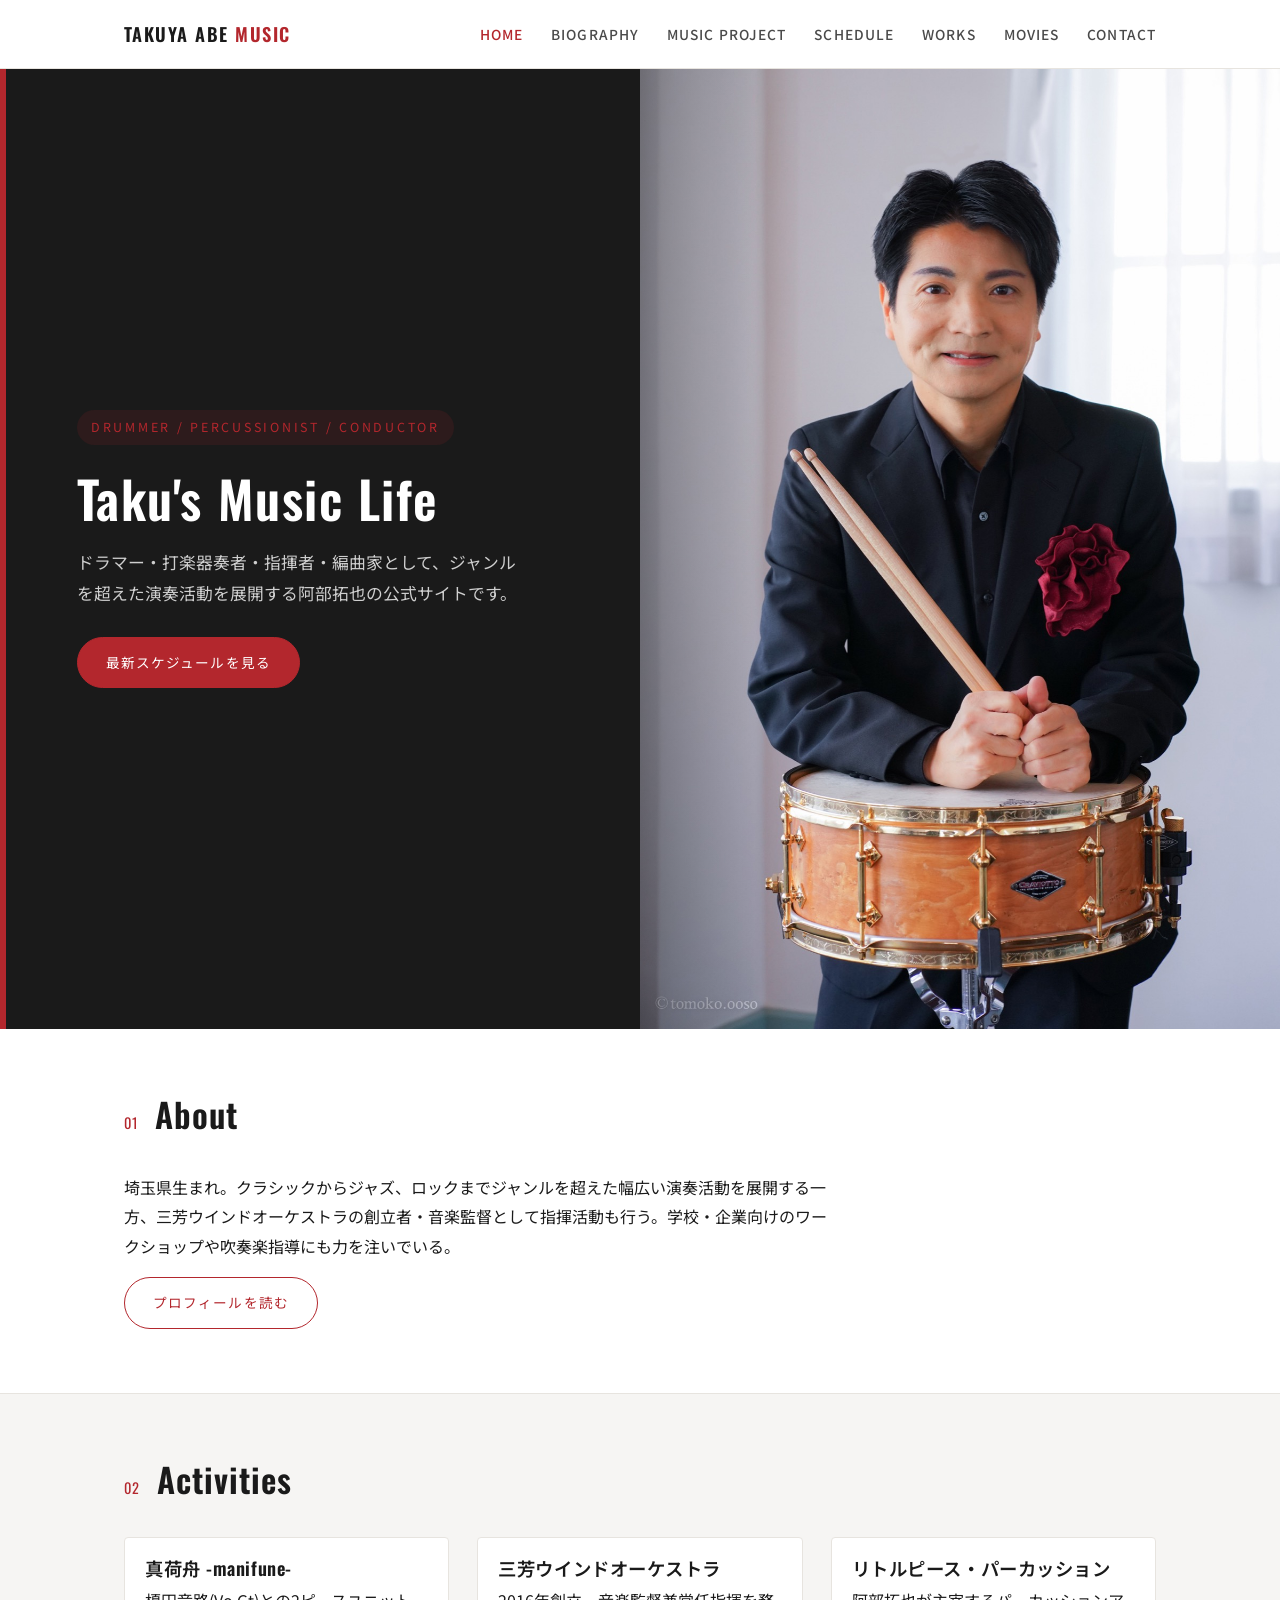
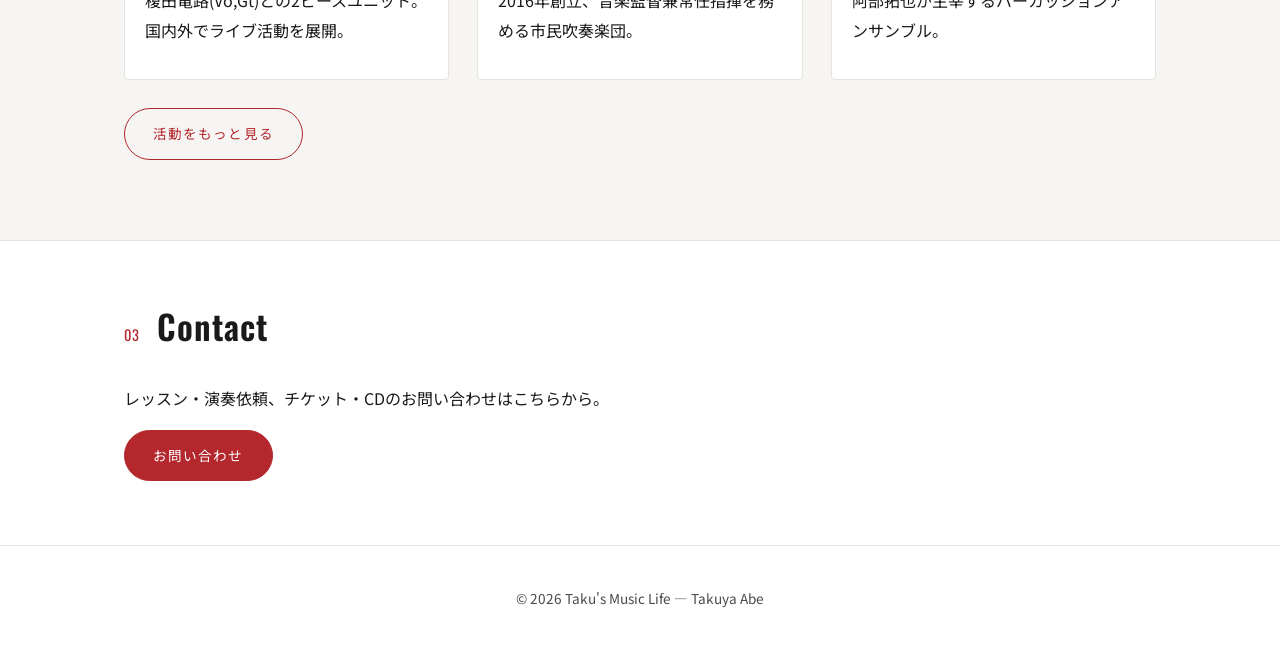
==== index.html @ c45ee790 "Update nav label from MUSIC to MUSIC PROJECT Co-Authored-By: Claude Sonnet 5 <noreply@anthropic.com>" ====
<!DOCTYPE html>
<html lang="ja">
<head>
<meta charset="UTF-8">
<meta name="viewport" content="width=device-width, initial-scale=1.0">
<title>Taku's Music Life | 阿部拓也 Official Website</title>
<meta name="description" content="ドラマー・打楽器奏者・指揮者 阿部拓也の公式サイト。スケジュール、活動情報、お問い合わせはこちら。">
<link rel="preconnect" href="https://fonts.googleapis.com">
<link rel="preconnect" href="https://fonts.gstatic.com" crossorigin>
<link href="https://fonts.googleapis.com/css2?family=Noto+Sans+JP:wght@400;500;600;700&family=Oswald:wght@500;600&display=swap" rel="stylesheet">
<link rel="stylesheet" href="styles.css">
</head>
<body>

<header class="site-header">
  <div class="container">
    <a href="index.html" class="brand">TAKUYA ABE <span>MUSIC</span></a>
    <button class="nav-toggle" aria-label="メニュー"><span></span></button>
    <nav class="main-nav">
      <ul>
        <li><a href="index.html" class="active">HOME</a></li>
        <li><a href="biography.html">BIOGRAPHY</a></li>
        <li><a href="music.html">MUSIC PROJECT</a></li>
        <li><a href="schedule.html">SCHEDULE</a></li>
        <li><a href="works.html">WORKS</a></li>
        <li><a href="movies.html">MOVIES</a></li>
        <li><a href="contact.html">CONTACT</a></li>
      </ul>
    </nav>
  </div>
</header>

<div class="hero-split">
  <div class="hero-text">
    <div class="hero-text-inner">
      <span class="eyebrow">Drummer / Percussionist / Conductor</span>
      <h1>Taku's Music Life</h1>
      <p class="lead">ドラマー・打楽器奏者・指揮者・編曲家として、ジャンルを超えた演奏活動を展開する阿部拓也の公式サイトです。</p>
      <a href="schedule.html" class="btn solid">最新スケジュールを見る</a>
    </div>
  </div>
  <div class="hero-photo">
    <img src="images/hero-portrait.jpg" alt="阿部拓也">
  </div>
</div>

<section>
  <div class="container">
    <div class="section-title">
      <span class="num">01</span>
      <h2>About</h2>
    </div>
    <p style="max-width:44em;">埼玉県生まれ。クラシックからジャズ、ロックまでジャンルを超えた幅広い演奏活動を展開する一方、三芳ウインドオーケストラの創立者・音楽監督として指揮活動も行う。学校・企業向けのワークショップや吹奏楽指導にも力を注いでいる。</p>
    <a href="biography.html" class="btn">プロフィールを読む</a>
  </div>
</section>

<section class="alt">
  <div class="container">
    <div class="section-title">
      <span class="num">02</span>
      <h2>Activities</h2>
    </div>
    <div class="grid grid-3">
      <div class="card">
        <div class="card-body">
          <h3>真荷舟 -manifune-</h3>
          <p>榎田竜路(Vo,Gt)との2ピースユニット。国内外でライブ活動を展開。</p>
        </div>
      </div>
      <div class="card">
        <div class="card-body">
          <h3>三芳ウインドオーケストラ</h3>
          <p>2016年創立、音楽監督兼常任指揮を務める市民吹奏楽団。</p>
        </div>
      </div>
      <div class="card">
        <div class="card-body">
          <h3>リトルピース・パーカッション</h3>
          <p>阿部拓也が主宰するパーカッションアンサンブル。</p>
        </div>
      </div>
    </div>
    <p style="margin-top:28px;"><a href="music.html" class="btn">活動をもっと見る</a></p>
  </div>
</section>

<section>
  <div class="container">
    <div class="section-title">
      <span class="num">03</span>
      <h2>Contact</h2>
    </div>
    <p>レッスン・演奏依頼、チケット・CDのお問い合わせはこちらから。</p>
    <a href="contact.html" class="btn solid">お問い合わせ</a>
  </div>
</section>

<footer class="site-footer">
  <div class="container">
    <p>&copy; 2026 Taku's Music Life — Takuya Abe</p>
  </div>
</footer>

<script src="script.js"></script>
</body>
</html>
---- styles.css ----
/* ===== Taku's Music Life — shared styles ===== */

:root {
  --accent: #b3272d;
  --accent-dark: #8a1f24;
  --ink: #1a1a1a;
  --ink-soft: #4a4a4a;
  --paper: #ffffff;
  --paper-soft: #f6f5f3;
  --line: #e7e4df;
  --max-width: 1080px;
  --radius: 4px;
  --shadow: 0 10px 30px rgba(0, 0, 0, 0.08);
}

* {
  box-sizing: border-box;
}

html {
  scroll-behavior: smooth;
}

body {
  margin: 0;
  background: var(--paper);
  color: var(--ink);
  font-family: "Noto Sans JP", "Hiragino Sans", "Yu Gothic", sans-serif;
  line-height: 1.85;
  -webkit-font-smoothing: antialiased;
}

img {
  max-width: 100%;
  display: block;
}

a {
  color: var(--accent);
  text-decoration: none;
}

a:hover {
  text-decoration: underline;
}

h1, h2, h3 {
  font-family: "Oswald", "Noto Sans JP", sans-serif;
  font-weight: 600;
  letter-spacing: 0.03em;
  line-height: 1.3;
  margin: 0 0 0.6em;
}

h1 { font-size: clamp(2rem, 5vw, 3.2rem); }
h2 { font-size: clamp(1.5rem, 3.4vw, 2.1rem); }
h3 { font-size: 1.15rem; }

p { margin: 0 0 1em; }

.container {
  max-width: var(--max-width);
  margin: 0 auto;
  padding: 0 24px;
}

/* ---------- Header / Nav ---------- */

.site-header {
  position: sticky;
  top: 0;
  z-index: 50;
  background: rgba(255, 255, 255, 0.94);
  backdrop-filter: blur(6px);
  border-bottom: 1px solid var(--line);
}

.site-header .container {
  display: flex;
  align-items: center;
  justify-content: space-between;
  height: 68px;
}

.brand {
  font-family: "Oswald", sans-serif;
  font-size: 1.15rem;
  letter-spacing: 0.08em;
  color: var(--ink);
  font-weight: 600;
}

.brand span {
  color: var(--accent);
}

.nav-toggle {
  display: none;
  background: none;
  border: none;
  cursor: pointer;
  padding: 8px;
}

.nav-toggle span,
.nav-toggle::before,
.nav-toggle::after {
  content: "";
  display: block;
  width: 24px;
  height: 2px;
  background: var(--ink);
  margin: 5px 0;
  transition: transform 0.2s ease, opacity 0.2s ease;
}

nav.main-nav ul {
  display: flex;
  gap: 28px;
  list-style: none;
  margin: 0;
  padding: 0;
}

nav.main-nav a {
  color: var(--ink-soft);
  font-size: 0.86rem;
  letter-spacing: 0.08em;
  font-weight: 500;
  text-decoration: none;
  text-transform: uppercase;
}

nav.main-nav a:hover,
nav.main-nav a.active {
  color: var(--accent);
}

@media (max-width: 760px) {
  .nav-toggle { display: block; }
  nav.main-nav {
    position: fixed;
    inset: 68px 0 auto 0;
    background: var(--paper);
    border-bottom: 1px solid var(--line);
    transform: translateY(-8px);
    opacity: 0;
    pointer-events: none;
    transition: opacity 0.2s ease, transform 0.2s ease;
  }
  nav.main-nav.open {
    opacity: 1;
    transform: translateY(0);
    pointer-events: auto;
  }
  nav.main-nav ul {
    flex-direction: column;
    gap: 0;
    padding: 8px 24px 20px;
  }
  nav.main-nav a {
    display: block;
    padding: 12px 0;
    border-bottom: 1px solid var(--line);
  }
}

/* ---------- Hero ---------- */

.hero-split {
  display: flex;
  min-height: 80vh;
  background: var(--ink);
  overflow: hidden;
}

.hero-text {
  flex: 1 1 50%;
  display: flex;
  align-items: center;
  padding: 64px 6vw;
  position: relative;
}

.hero-text::before {
  content: "";
  position: absolute;
  left: 0;
  top: 0;
  bottom: 0;
  width: 6px;
  background: var(--accent);
}

.hero-text-inner {
  max-width: 440px;
}

.hero-text .eyebrow {
  display: inline-block;
  font-size: 0.78rem;
  letter-spacing: 0.22em;
  text-transform: uppercase;
  color: var(--accent);
  background: rgba(179, 39, 45, 0.12);
  padding: 6px 14px;
  border-radius: 999px;
  margin-bottom: 20px;
}

.hero-text h1 {
  color: #fff;
  margin-bottom: 16px;
}

.hero-text p.lead {
  color: #cfcfcf;
  font-size: 1.05rem;
  margin-bottom: 28px;
}

.hero-photo {
  flex: 1 1 50%;
  position: relative;
  overflow: hidden;
}

.hero-photo::after {
  content: "";
  position: absolute;
  inset: 0;
  background: linear-gradient(90deg, rgba(17,17,17,0.35) 0%, rgba(17,17,17,0) 18%);
}

.hero-photo img {
  width: 100%;
  height: 100%;
  object-fit: cover;
  object-position: top center;
  display: block;
}

@media (max-width: 860px) {
  .hero-split {
    flex-direction: column;
    min-height: auto;
  }
  .hero-photo {
    height: 52vh;
    order: -1;
  }
  .hero-text {
    padding: 40px 24px;
  }
  .hero-text::before {
    width: 100%;
    height: 6px;
    bottom: auto;
  }
}

.page-hero {
  padding: 64px 0 36px;
  border-bottom: 1px solid var(--line);
  background: var(--paper-soft);
}

.page-hero .eyebrow {
  display: inline-block;
  font-size: 0.78rem;
  letter-spacing: 0.22em;
  text-transform: uppercase;
  color: var(--accent);
  margin-bottom: 10px;
}

.page-hero p.lead {
  color: var(--ink-soft);
  max-width: 46em;
}

/* ---------- Sections ---------- */

section {
  padding: 64px 0;
}

section.alt {
  background: var(--paper-soft);
}

section + section {
  border-top: 1px solid var(--line);
}

.section-title {
  display: flex;
  align-items: baseline;
  gap: 16px;
  margin-bottom: 36px;
}

.section-title h2 { margin: 0; }

.section-title .num {
  font-family: "Oswald", sans-serif;
  color: var(--accent);
  font-size: 0.9rem;
  letter-spacing: 0.1em;
}

/* ---------- Cards / grids ---------- */

.grid {
  display: grid;
  gap: 28px;
}

.grid-2 { grid-template-columns: repeat(2, 1fr); }
.grid-3 { grid-template-columns: repeat(3, 1fr); }
.grid-4 { grid-template-columns: repeat(4, 1fr); }

@media (max-width: 760px) {
  .grid-2, .grid-3, .grid-4 { grid-template-columns: 1fr; }
}

.card {
  background: var(--paper);
  border: 1px solid var(--line);
  border-radius: var(--radius);
  overflow: hidden;
}

.card img { width: 100%; height: auto; }

.card .card-body { padding: 18px 20px; }

.card .card-body h3 { margin-bottom: 6px; }

.card .card-body .meta {
  font-size: 0.85rem;
  color: var(--accent);
  font-weight: 600;
  margin-bottom: 4px;
}

/* ---------- Buttons ---------- */

.btn {
  display: inline-block;
  padding: 12px 28px;
  border: 1px solid var(--accent);
  color: var(--accent);
  border-radius: 999px;
  font-size: 0.85rem;
  letter-spacing: 0.08em;
  text-transform: uppercase;
  text-decoration: none;
  transition: background 0.15s ease, color 0.15s ease;
}

.btn:hover {
  background: var(--accent);
  color: #fff;
  text-decoration: none;
}

.btn.solid {
  background: var(--accent);
  color: #fff;
}

.btn.solid:hover {
  background: var(--accent-dark);
  border-color: var(--accent-dark);
}

/* ---------- Schedule list ---------- */

.event {
  display: grid;
  grid-template-columns: 200px 1fr;
  gap: 28px;
  padding: 28px 0;
  border-bottom: 1px solid var(--line);
}

.event:first-child { padding-top: 0; }

.event .date {
  font-family: "Oswald", sans-serif;
  color: var(--accent);
  font-size: 1.1rem;
  line-height: 1.4;
}

.event .date .weekday {
  display: block;
  font-size: 0.8rem;
  color: var(--ink-soft);
  letter-spacing: 0.08em;
  font-family: "Noto Sans JP", sans-serif;
}

.event h3 { margin-bottom: 8px; }

.event .details {
  color: var(--ink-soft);
  font-size: 0.94rem;
}

.event .details div { margin-bottom: 3px; }

.event .flyer {
  margin-top: 14px;
  max-width: 260px;
  border-radius: var(--radius);
  border: 1px solid var(--line);
}

@media (max-width: 620px) {
  .event {
    grid-template-columns: 1fr;
    gap: 8px;
  }
}

/* ---------- Archive list (dense) ---------- */

.archive-year {
  margin-top: 46px;
}

.archive-year:first-child { margin-top: 0; }

.archive-year h2 {
  color: var(--accent);
  border-bottom: 2px solid var(--accent);
  display: inline-block;
  padding-bottom: 4px;
  margin-bottom: 20px;
}

.archive-item {
  padding: 10px 0;
  border-bottom: 1px dashed var(--line);
  font-size: 0.94rem;
  color: var(--ink-soft);
}

.archive-item .d {
  color: var(--ink);
  font-weight: 600;
  margin-right: 10px;
}

/* ---------- Bio ---------- */

.bio-layout {
  display: grid;
  grid-template-columns: 320px 1fr;
  gap: 48px;
  align-items: start;
}

.bio-layout img {
  border-radius: var(--radius);
  box-shadow: var(--shadow);
}

.bio-titles {
  color: var(--ink);
  font-weight: 600;
  letter-spacing: 0.04em;
  margin-bottom: 22px;
}

@media (max-width: 820px) {
  .bio-layout { grid-template-columns: 1fr; }
}

.bio-block h3 {
  color: var(--accent);
  margin-top: 40px;
}

.bio-block h3:first-child { margin-top: 0; }

.judge-list {
  list-style: none;
  margin: 0;
  padding: 0;
}

.judge-list li {
  padding: 10px 0;
  border-bottom: 1px dashed var(--line);
  font-size: 0.94rem;
  color: var(--ink-soft);
}

.judge-list li:last-child {
  border-bottom: none;
}

.judge-list .yr {
  display: inline-block;
  min-width: 6.5em;
  color: var(--accent);
  font-weight: 600;
  margin-right: 6px;
}

/* ---------- Gallery ---------- */

.gallery-grid {
  display: grid;
  grid-template-columns: repeat(3, 1fr);
  gap: 14px;
}

.gallery-grid img {
  width: 100%;
  height: 260px;
  object-fit: cover;
  border-radius: var(--radius);
}

@media (max-width: 760px) {
  .gallery-grid { grid-template-columns: repeat(2, 1fr); }
  .gallery-grid img { height: 180px; }
}

/* ---------- Movies ---------- */

.video-frame {
  position: relative;
  padding-top: 56.25%;
  border-radius: var(--radius);
  overflow: hidden;
  background: #000;
}

.video-frame iframe {
  position: absolute;
  inset: 0;
  width: 100%;
  height: 100%;
  border: 0;
}

/* ---------- Contact ---------- */

.contact-embed {
  border: 1px solid var(--line);
  border-radius: var(--radius);
  overflow: hidden;
  max-width: 640px;
}

.contact-embed iframe {
  width: 100%;
  height: 900px;
  border: 0;
  display: block;
}

.contact-email {
  margin-top: 32px;
  font-size: 1.1rem;
}

/* ---------- Footer ---------- */

footer.site-footer {
  padding: 40px 0;
  text-align: center;
  color: var(--ink-soft);
  font-size: 0.85rem;
  border-top: 1px solid var(--line);
}

footer.site-footer a { color: var(--ink-soft); }

.archive-item .archive-flyer {
  display: block;
  margin-top: 10px;
  max-width: 220px;
  border-radius: var(--radius);
  border: 1px solid var(--line);
}

.bio-block .project-photo {
  display: block;
  width: 100%;
  max-width: 480px;
  margin: 16px 0;
  border-radius: var(--radius);
  box-shadow: var(--shadow);
}
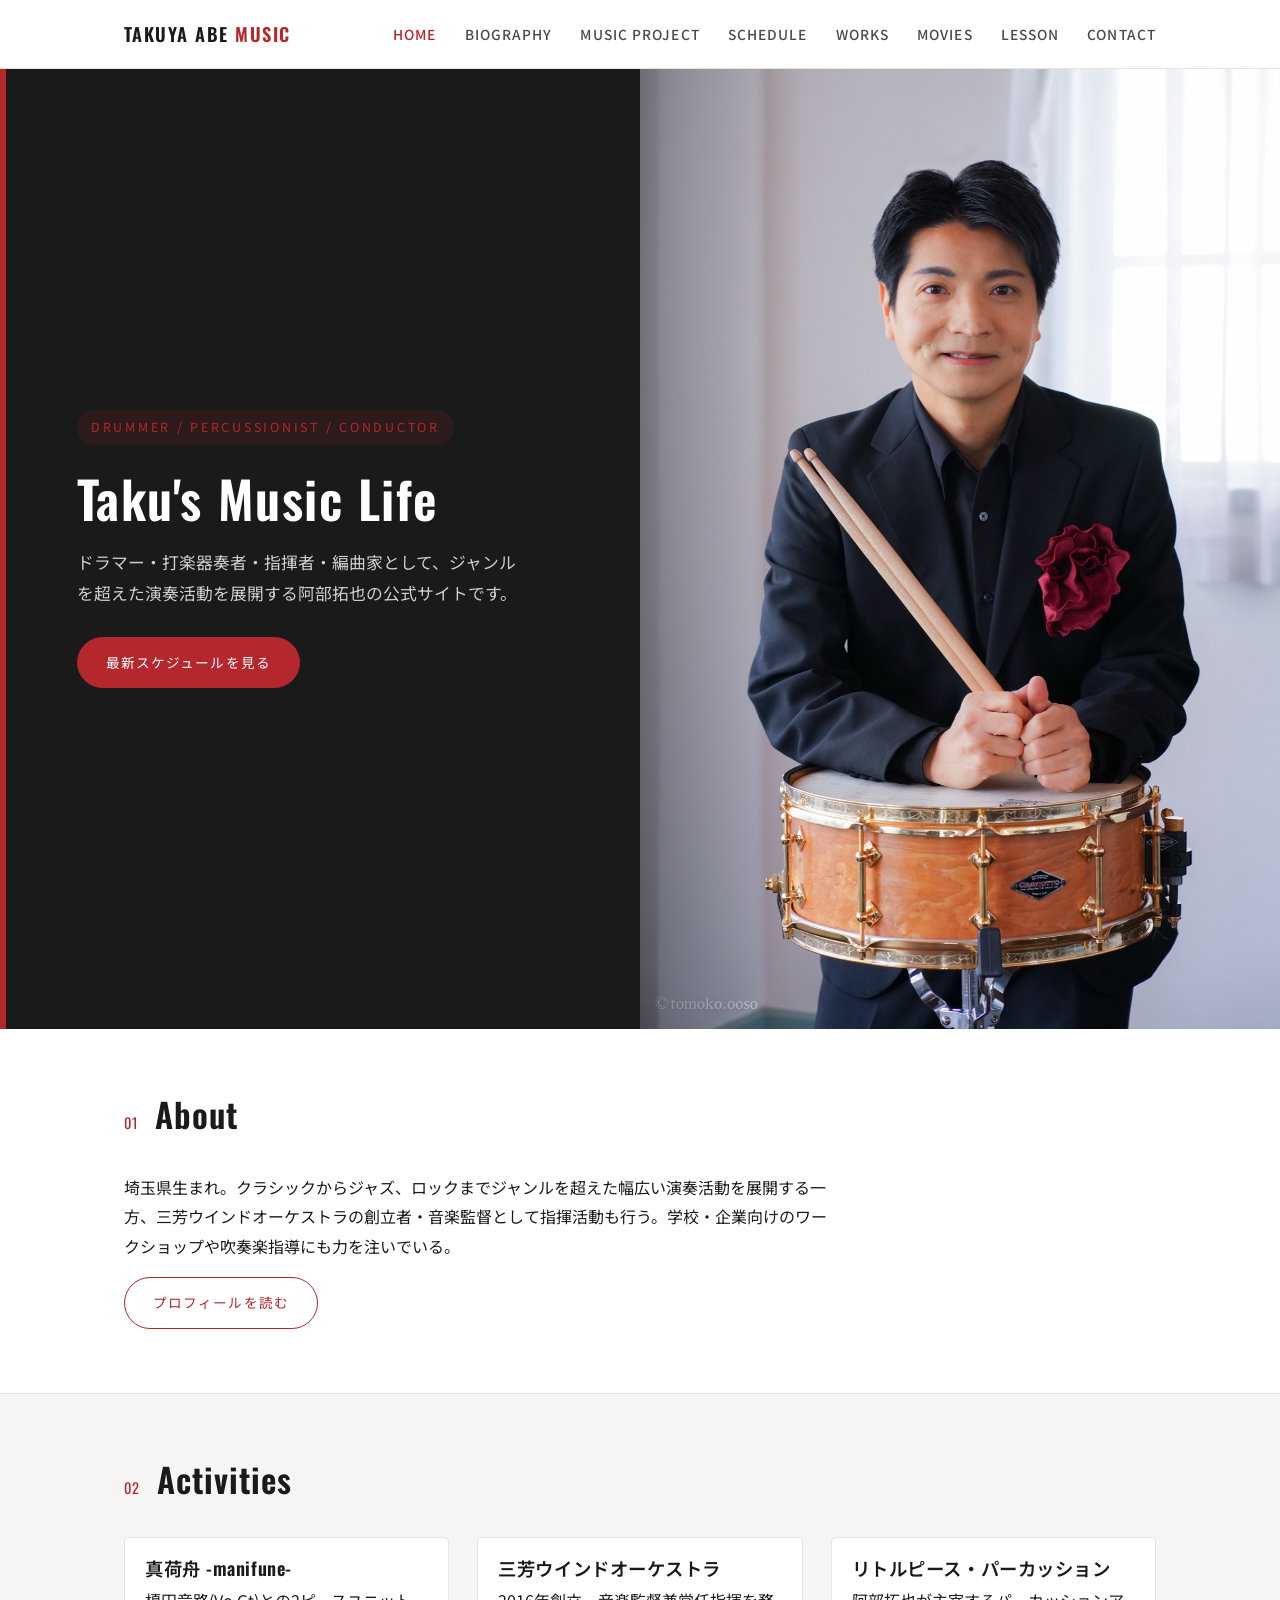
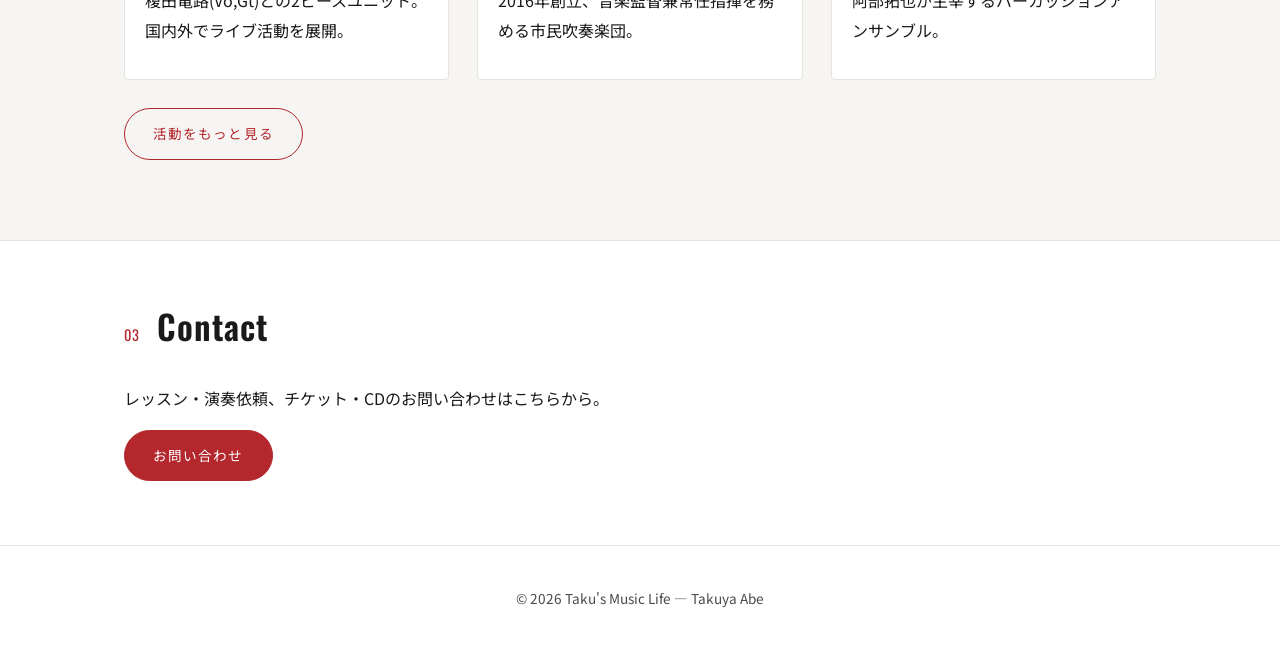
==== commit 76cc941c: "Add lesson page with pricing card and nav link Co-Authored-By: Claude Sonnet 5 <noreply@anthropic.co" ====
--- a/index.html
+++ b/index.html
@@ -24,6 +24,7 @@
         <li><a href="schedule.html">SCHEDULE</a></li>
         <li><a href="works.html">WORKS</a></li>
         <li><a href="movies.html">MOVIES</a></li>
+        <li><a href="lesson.html">LESSON</a></li>
         <li><a href="contact.html">CONTACT</a></li>
       </ul>
     </nav>
--- a/styles.css
+++ b/styles.css
@@ -598,3 +598,54 @@
   border-radius: var(--radius);
   box-shadow: var(--shadow);
 }
+
+/* ---------- Pricing card ---------- */
+
+.pricing-card {
+  max-width: 380px;
+  margin-top: 32px;
+  padding: 32px 28px;
+  background: var(--paper);
+  border: 1px solid var(--line);
+  border-radius: var(--radius);
+  box-shadow: var(--shadow);
+}
+
+.pricing-amount {
+  font-family: "Oswald", sans-serif;
+  font-size: 2.6rem;
+  font-weight: 600;
+  color: var(--ink);
+  margin-bottom: 24px;
+}
+
+.pricing-amount .yen {
+  font-size: 1.3rem;
+  font-weight: 500;
+  margin-right: 4px;
+  color: var(--ink-soft);
+}
+
+.pricing-list {
+  list-style: none;
+  margin: 0 0 28px;
+  padding: 0;
+}
+
+.pricing-list li {
+  padding: 12px 0;
+  border-bottom: 1px solid var(--line);
+  font-size: 0.94rem;
+  color: var(--ink-soft);
+}
+
+.pricing-list li:last-child {
+  border-bottom: none;
+}
+
+.pricing-cta {
+  display: block;
+  width: 100%;
+  text-align: center;
+  box-sizing: border-box;
+}
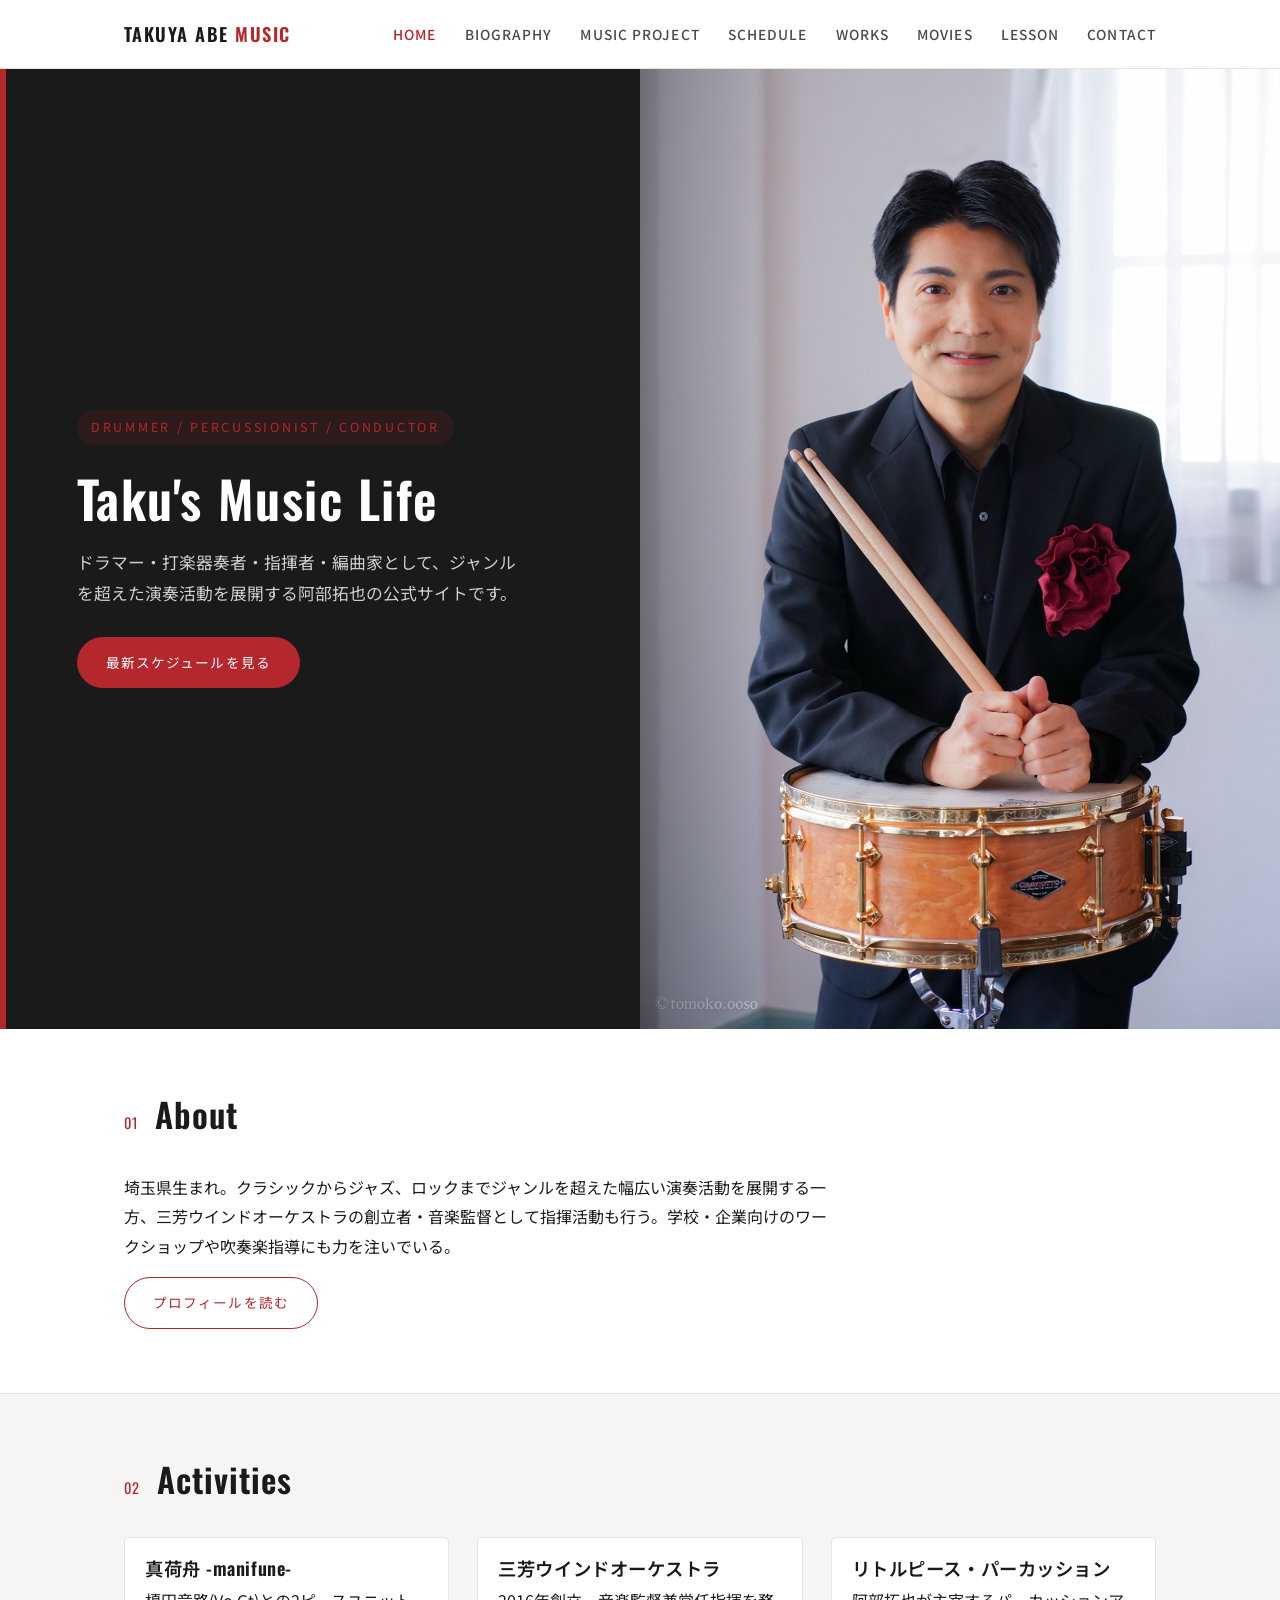
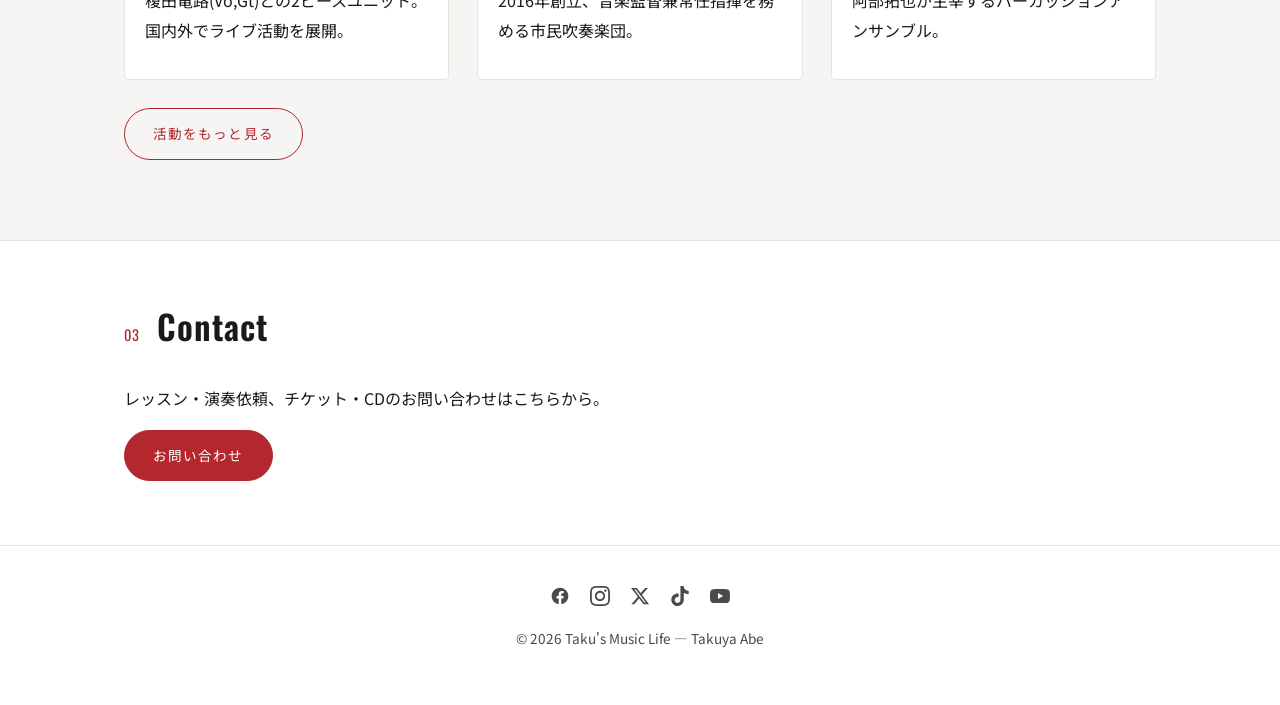
==== commit 94626591: "Add SNS icon links (Facebook, Instagram, X, TikTok, YouTube) to footer Co-Authored-By: Claude Sonnet" ====
--- a/index.html
+++ b/index.html
@@ -99,6 +99,13 @@
 
 <footer class="site-footer">
   <div class="container">
+    <div class="social-links">
+      <a href="https://www.facebook.com/takudrum" target="_blank" rel="noopener" aria-label="Facebook"><svg viewBox="0 0 24 24"><path d="M22 12c0-5.523-4.477-10-10-10S2 6.477 2 12c0 4.991 3.657 9.128 8.438 9.878v-6.987h-2.54V12h2.54V9.797c0-2.506 1.492-3.89 3.777-3.89 1.094 0 2.238.195 2.238.195v2.46h-1.26c-1.243 0-1.63.771-1.63 1.562V12h2.773l-.443 2.89h-2.33v6.988C18.343 21.128 22 16.991 22 12z"/></svg></a>
+      <a href="https://www.instagram.com/takuya_drum/" target="_blank" rel="noopener" aria-label="Instagram"><svg viewBox="0 0 24 24"><path d="M12 2.163c3.204 0 3.584.012 4.85.07 3.252.148 4.771 1.691 4.919 4.919.058 1.265.069 1.645.069 4.849 0 3.205-.012 3.584-.069 4.849-.149 3.225-1.664 4.771-4.919 4.919-1.266.058-1.644.07-4.85.07-3.204 0-3.584-.012-4.849-.07-3.26-.149-4.771-1.699-4.919-4.92-.058-1.265-.07-1.644-.07-4.849 0-3.204.013-3.583.07-4.849.149-3.227 1.664-4.771 4.919-4.919 1.266-.057 1.645-.069 4.849-.069zm0-2.163c-3.259 0-3.667.014-4.947.072-4.358.2-6.78 2.618-6.98 6.98-.059 1.281-.073 1.689-.073 4.948 0 3.259.014 3.668.072 4.948.2 4.358 2.618 6.78 6.98 6.98 1.281.058 1.689.072 4.948.072 3.259 0 3.668-.014 4.948-.072 4.354-.2 6.782-2.618 6.979-6.98.059-1.28.073-1.689.073-4.948 0-3.259-.014-3.667-.072-4.947-.196-4.354-2.617-6.78-6.979-6.98-1.281-.059-1.69-.073-4.949-.073zm0 5.838c-3.403 0-6.162 2.759-6.162 6.162s2.759 6.163 6.162 6.163 6.162-2.759 6.162-6.163c0-3.403-2.759-6.162-6.162-6.162zm0 10.162c-2.209 0-4-1.79-4-4 0-2.209 1.791-4 4-4s4 1.791 4 4c0 2.21-1.791 4-4 4zm6.406-11.845c-.796 0-1.441.645-1.441 1.44s.645 1.44 1.441 1.44c.795 0 1.439-.645 1.439-1.44s-.644-1.44-1.439-1.44z"/></svg></a>
+      <a href="https://x.com/takuabe" target="_blank" rel="noopener" aria-label="X"><svg viewBox="0 0 24 24"><path d="M18.244 2.25h3.308l-7.227 8.26 8.502 11.24H16.17l-5.214-6.817L4.99 21.75H1.68l7.73-8.835L1.254 2.25H8.08l4.713 6.231zm-1.161 17.52h1.833L7.084 4.126H5.117z"/></svg></a>
+      <a href="https://www.tiktok.com/@groovetakuya" target="_blank" rel="noopener" aria-label="TikTok"><svg viewBox="0 0 24 24"><path d="M12.53.02C13.84 0 15.14.01 16.44 0c.08 1.53.63 3.09 1.75 4.17 1.12 1.11 2.7 1.62 4.24 1.79v4.03c-1.44-.05-2.89-.35-4.2-.97-.57-.26-1.1-.59-1.62-.93-.01 2.92.01 5.84-.02 8.75-.08 1.4-.54 2.79-1.35 3.94-1.31 1.92-3.58 3.17-5.91 3.21-1.43.08-2.86-.31-4.08-1.03-2.02-1.19-3.44-3.37-3.65-5.71-.02-.5-.03-1-.01-1.49.18-1.9 1.12-3.72 2.58-4.96 1.66-1.44 3.98-2.13 6.15-1.72.02 1.48-.04 2.96-.04 4.44-.99-.32-2.15-.23-3.02.37-.63.41-1.11 1.04-1.36 1.75-.21.51-.15 1.07-.14 1.61.24 1.64 1.82 3.02 3.5 2.87 1.12-.01 2.19-.66 2.77-1.61.19-.33.4-.67.41-1.06.1-1.79.06-3.57.07-5.36.01-4.03-.01-8.05.02-12.07z"/></svg></a>
+      <a href="https://www.youtube.com/channel/UCaAoge0_k50thU6CdG_tezA" target="_blank" rel="noopener" aria-label="YouTube"><svg viewBox="0 0 24 24"><path d="M23.498 6.186a3.016 3.016 0 0 0-2.122-2.136C19.505 3.545 12 3.545 12 3.545s-7.505 0-9.377.505A3.017 3.017 0 0 0 .502 6.186C0 8.07 0 12 0 12s0 3.93.502 5.814a3.016 3.016 0 0 0 2.122 2.136c1.871.505 9.376.505 9.376.505s7.505 0 9.377-.505a3.015 3.015 0 0 0 2.122-2.136C24 15.93 24 12 24 12s0-3.93-.502-5.814zM9.545 15.568V8.432L15.818 12l-6.273 3.568z"/></svg></a>
+    </div>
     <p>&copy; 2026 Taku's Music Life — Takuya Abe</p>
   </div>
 </footer>
--- a/styles.css
+++ b/styles.css
@@ -582,6 +582,32 @@
 
 footer.site-footer a { color: var(--ink-soft); }
 
+.social-links {
+  display: flex;
+  justify-content: center;
+  gap: 20px;
+  margin-bottom: 20px;
+}
+
+.social-links a {
+  display: flex;
+  align-items: center;
+  justify-content: center;
+  color: var(--ink-soft);
+  transition: color 0.15s ease;
+}
+
+.social-links a:hover {
+  color: var(--accent);
+  text-decoration: none;
+}
+
+.social-links svg {
+  width: 20px;
+  height: 20px;
+  fill: currentColor;
+}
+
 .archive-item .archive-flyer {
   display: block;
   margin-top: 10px;
@@ -601,14 +627,29 @@
 
 /* ---------- Pricing card ---------- */
 
+.pricing-cards {
+  display: grid;
+  grid-template-columns: repeat(2, 1fr);
+  gap: 28px;
+  max-width: 800px;
+  margin-top: 32px;
+}
+
+@media (max-width: 620px) {
+  .pricing-cards { grid-template-columns: 1fr; }
+}
+
 .pricing-card {
-  max-width: 380px;
-  margin-top: 32px;
   padding: 32px 28px;
   background: var(--paper);
   border: 1px solid var(--line);
   border-radius: var(--radius);
   box-shadow: var(--shadow);
+}
+
+.pricing-name {
+  color: var(--accent);
+  margin-bottom: 4px;
 }
 
 .pricing-amount {
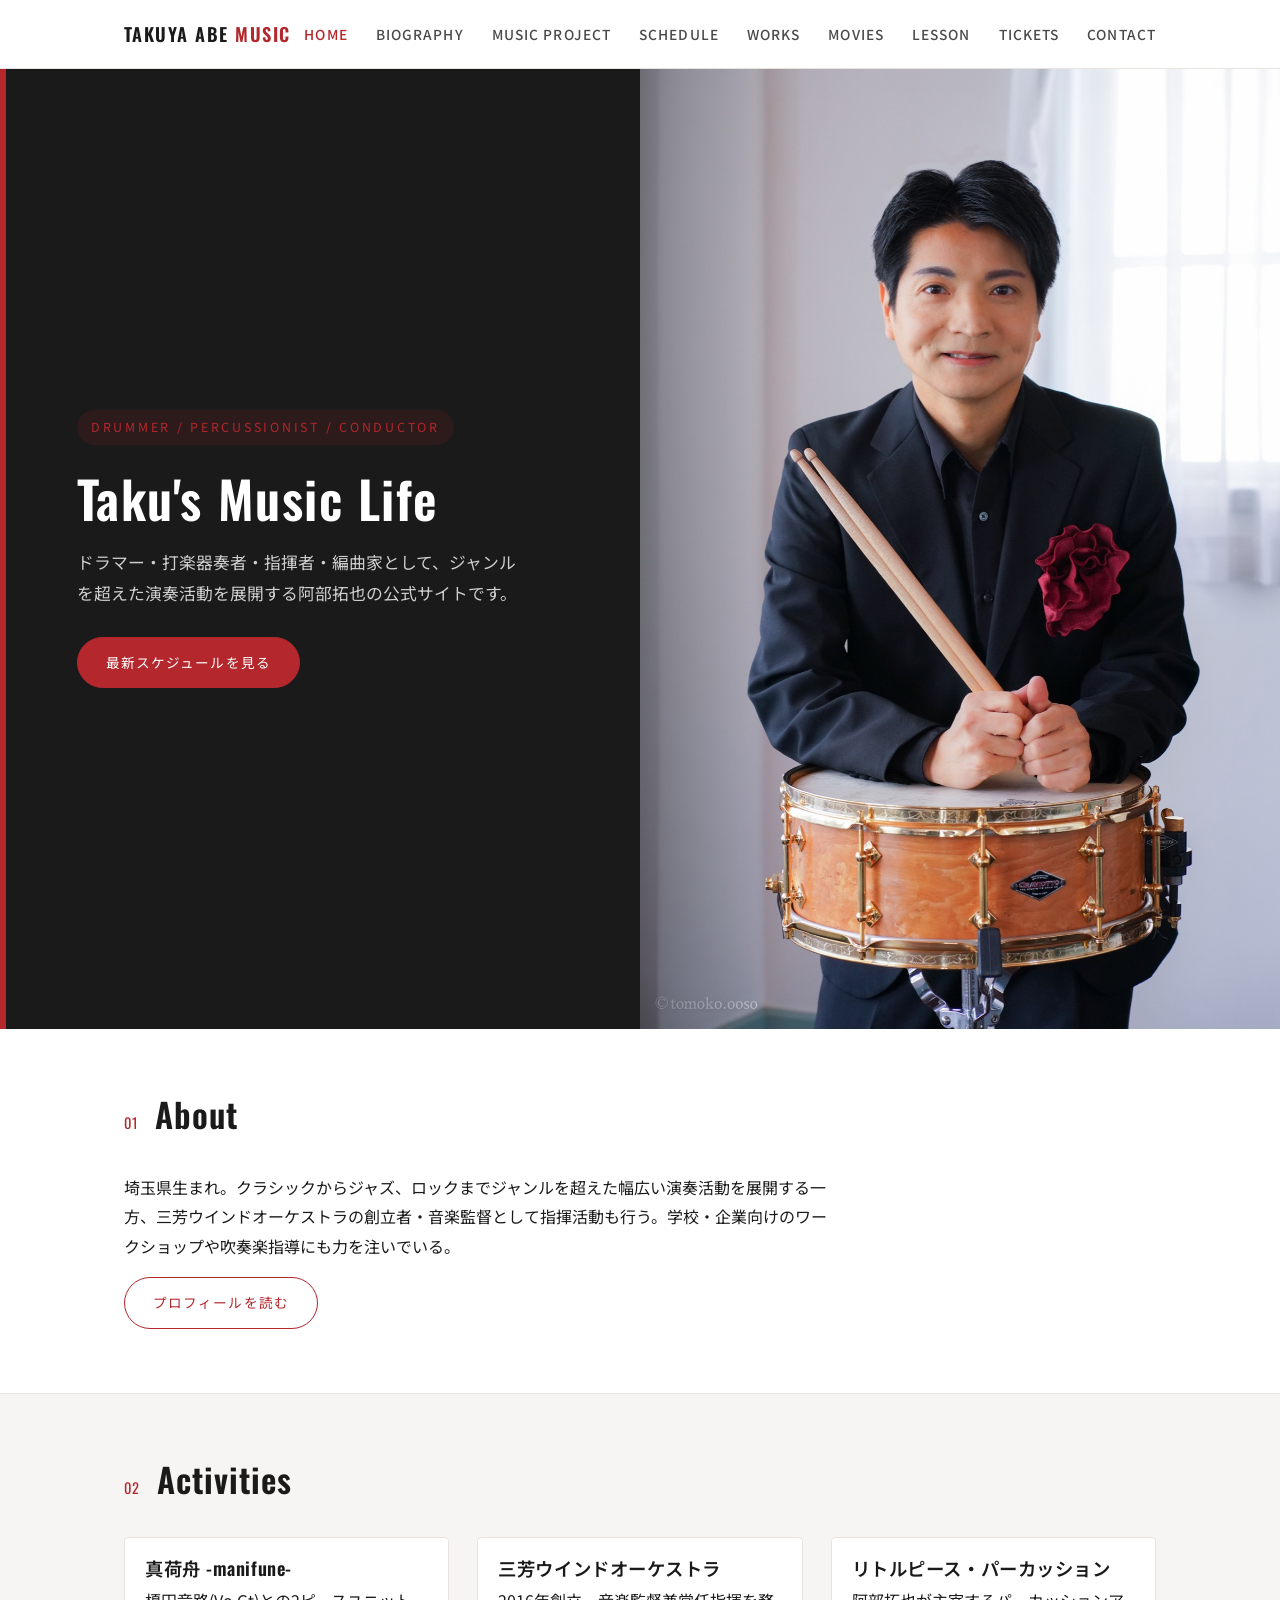
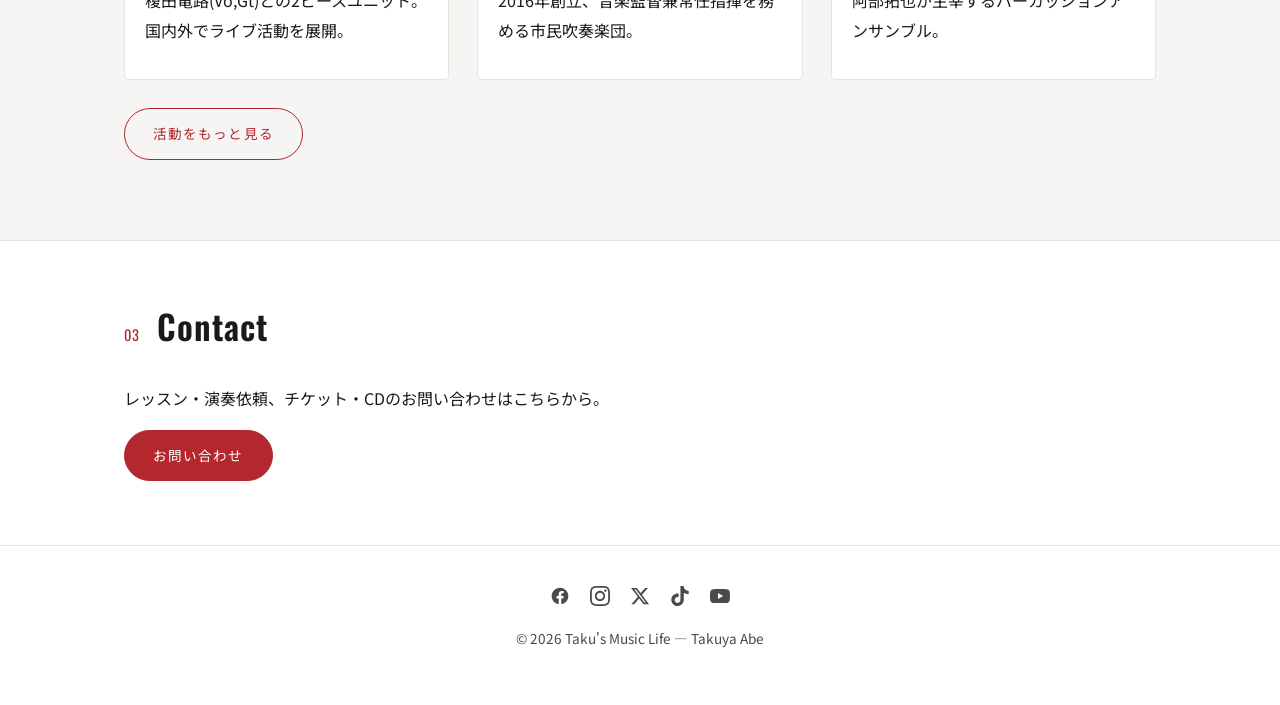
==== commit 88552667: "Add tickets page and correct vocalist name for Christmas Harmony Co-Authored-By: Claude Sonnet 5 <no" ====
--- a/index.html
+++ b/index.html
@@ -25,6 +25,7 @@
         <li><a href="works.html">WORKS</a></li>
         <li><a href="movies.html">MOVIES</a></li>
         <li><a href="lesson.html">LESSON</a></li>
+        <li><a href="tickets.html">TICKETS</a></li>
         <li><a href="contact.html">CONTACT</a></li>
       </ul>
     </nav>
--- a/styles.css
+++ b/styles.css
@@ -652,6 +652,12 @@
   margin-bottom: 4px;
 }
 
+.pricing-desc {
+  color: var(--ink-soft);
+  font-size: 0.88rem;
+  margin-bottom: 20px;
+}
+
 .pricing-amount {
   font-family: "Oswald", sans-serif;
   font-size: 2.6rem;
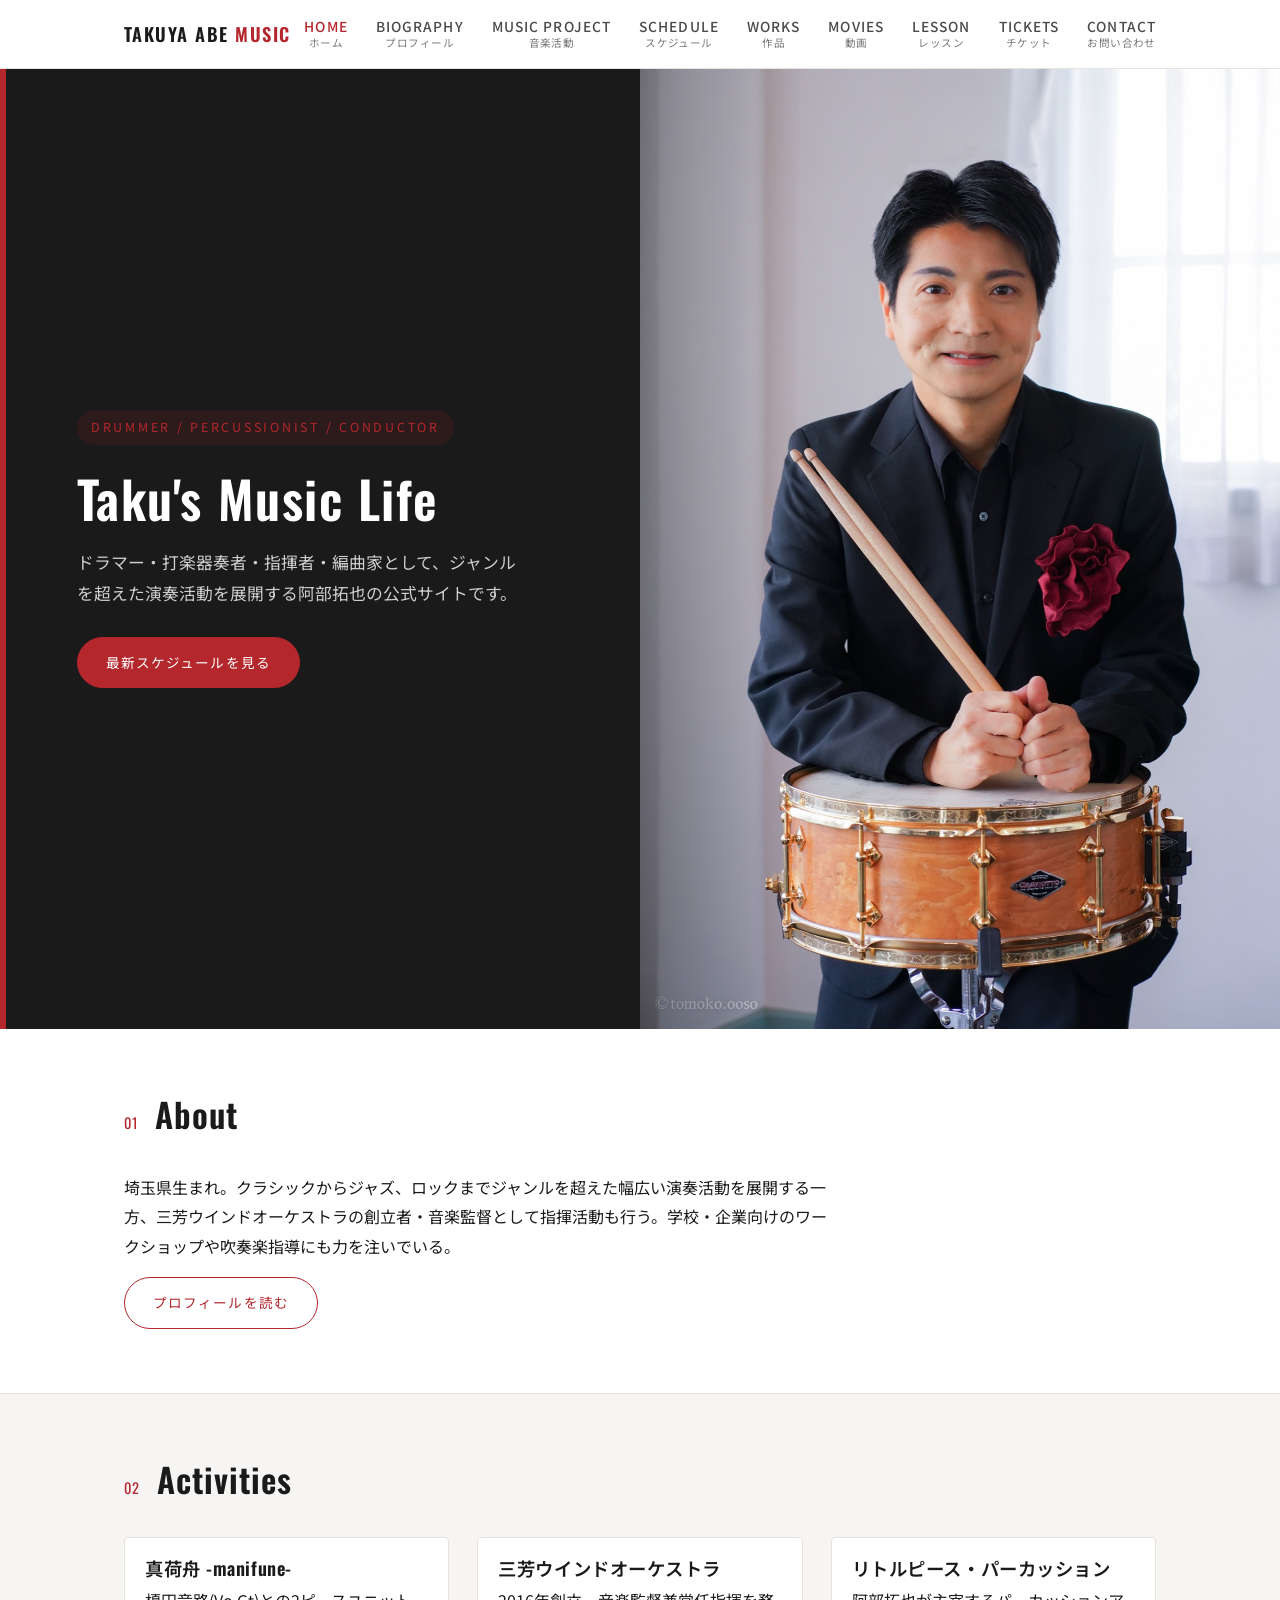
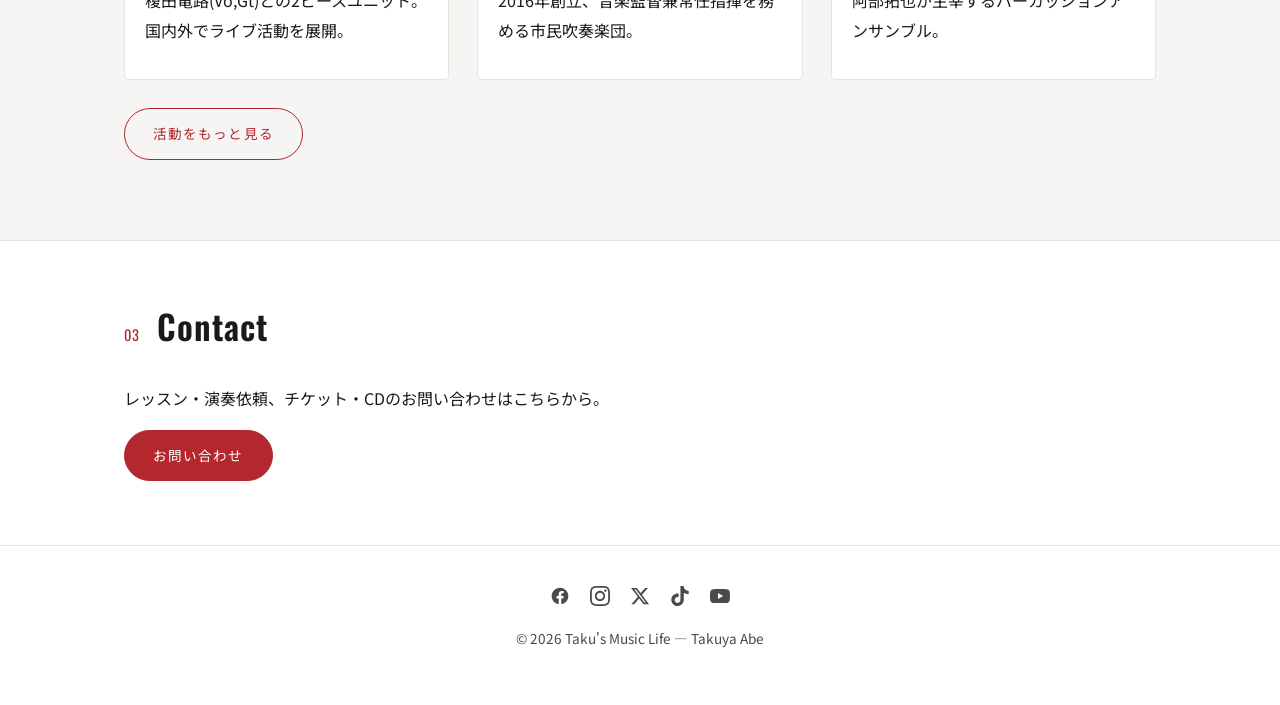
==== commit cf4eb947: "Add Japanese subtext to nav labels Co-Authored-By: Claude Sonnet 5 <noreply@anthropic.com>" ====
--- a/index.html
+++ b/index.html
@@ -18,15 +18,15 @@
     <button class="nav-toggle" aria-label="メニュー"><span></span></button>
     <nav class="main-nav">
       <ul>
-        <li><a href="index.html" class="active">HOME</a></li>
-        <li><a href="biography.html">BIOGRAPHY</a></li>
-        <li><a href="music.html">MUSIC PROJECT</a></li>
-        <li><a href="schedule.html">SCHEDULE</a></li>
-        <li><a href="works.html">WORKS</a></li>
-        <li><a href="movies.html">MOVIES</a></li>
-        <li><a href="lesson.html">LESSON</a></li>
-        <li><a href="tickets.html">TICKETS</a></li>
-        <li><a href="contact.html">CONTACT</a></li>
+        <li><a href="index.html" class="active"><span class="en">HOME</span><span class="ja">ホーム</span></a></li>
+        <li><a href="biography.html"><span class="en">BIOGRAPHY</span><span class="ja">プロフィール</span></a></li>
+        <li><a href="music.html"><span class="en">MUSIC PROJECT</span><span class="ja">音楽活動</span></a></li>
+        <li><a href="schedule.html"><span class="en">SCHEDULE</span><span class="ja">スケジュール</span></a></li>
+        <li><a href="works.html"><span class="en">WORKS</span><span class="ja">作品</span></a></li>
+        <li><a href="movies.html"><span class="en">MOVIES</span><span class="ja">動画</span></a></li>
+        <li><a href="lesson.html"><span class="en">LESSON</span><span class="ja">レッスン</span></a></li>
+        <li><a href="tickets.html"><span class="en">TICKETS</span><span class="ja">チケット</span></a></li>
+        <li><a href="contact.html"><span class="en">CONTACT</span><span class="ja">お問い合わせ</span></a></li>
       </ul>
     </nav>
   </div>
--- a/styles.css
+++ b/styles.css
@@ -79,7 +79,9 @@
   display: flex;
   align-items: center;
   justify-content: space-between;
-  height: 68px;
+  min-height: 68px;
+  padding-top: 10px;
+  padding-bottom: 10px;
 }
 
 .brand {
@@ -123,12 +125,26 @@
 }
 
 nav.main-nav a {
+  display: flex;
+  flex-direction: column;
+  align-items: center;
+  gap: 2px;
   color: var(--ink-soft);
   font-size: 0.86rem;
   letter-spacing: 0.08em;
   font-weight: 500;
   text-decoration: none;
   text-transform: uppercase;
+  line-height: 1.2;
+}
+
+nav.main-nav a .ja {
+  font-size: 0.66rem;
+  letter-spacing: 0.04em;
+  font-weight: 400;
+  text-transform: none;
+  color: var(--ink-soft);
+  opacity: 0.75;
 }
 
 nav.main-nav a:hover,
@@ -159,7 +175,10 @@
     padding: 8px 24px 20px;
   }
   nav.main-nav a {
-    display: block;
+    flex-direction: row;
+    align-items: baseline;
+    justify-content: flex-start;
+    gap: 10px;
     padding: 12px 0;
     border-bottom: 1px solid var(--line);
   }
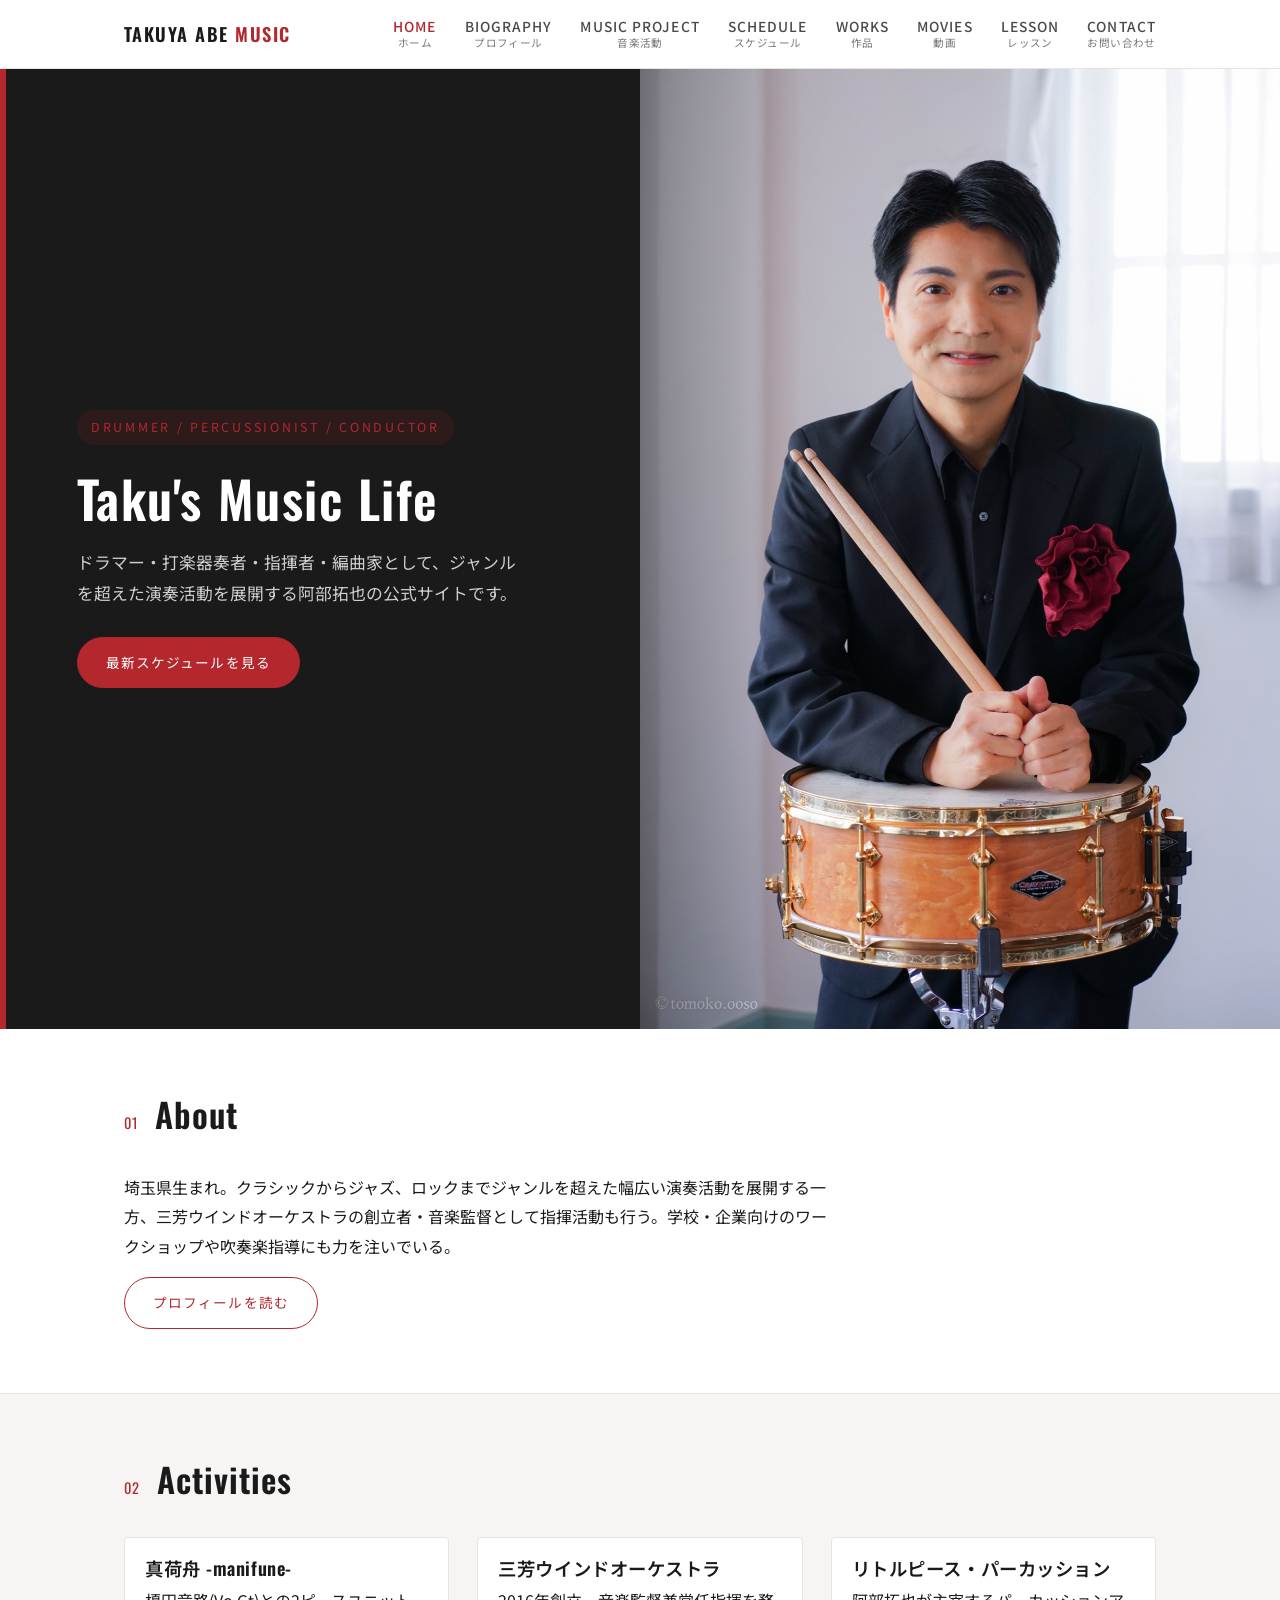
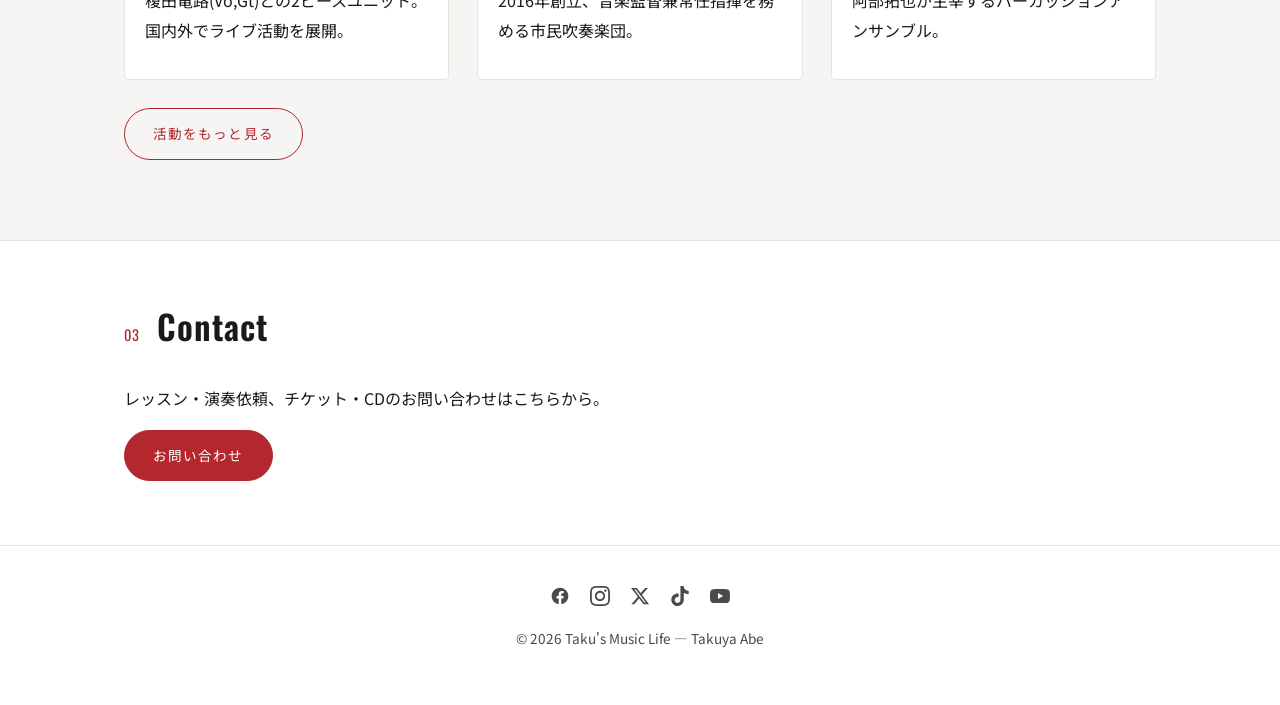
==== commit 3df5604f: "Remove tickets page and link Christmas Harmony ticket to STORES directly Co-Authored-By: Claude Sonn" ====
--- a/index.html
+++ b/index.html
@@ -25,7 +25,6 @@
         <li><a href="works.html"><span class="en">WORKS</span><span class="ja">作品</span></a></li>
         <li><a href="movies.html"><span class="en">MOVIES</span><span class="ja">動画</span></a></li>
         <li><a href="lesson.html"><span class="en">LESSON</span><span class="ja">レッスン</span></a></li>
-        <li><a href="tickets.html"><span class="en">TICKETS</span><span class="ja">チケット</span></a></li>
         <li><a href="contact.html"><span class="en">CONTACT</span><span class="ja">お問い合わせ</span></a></li>
       </ul>
     </nav>
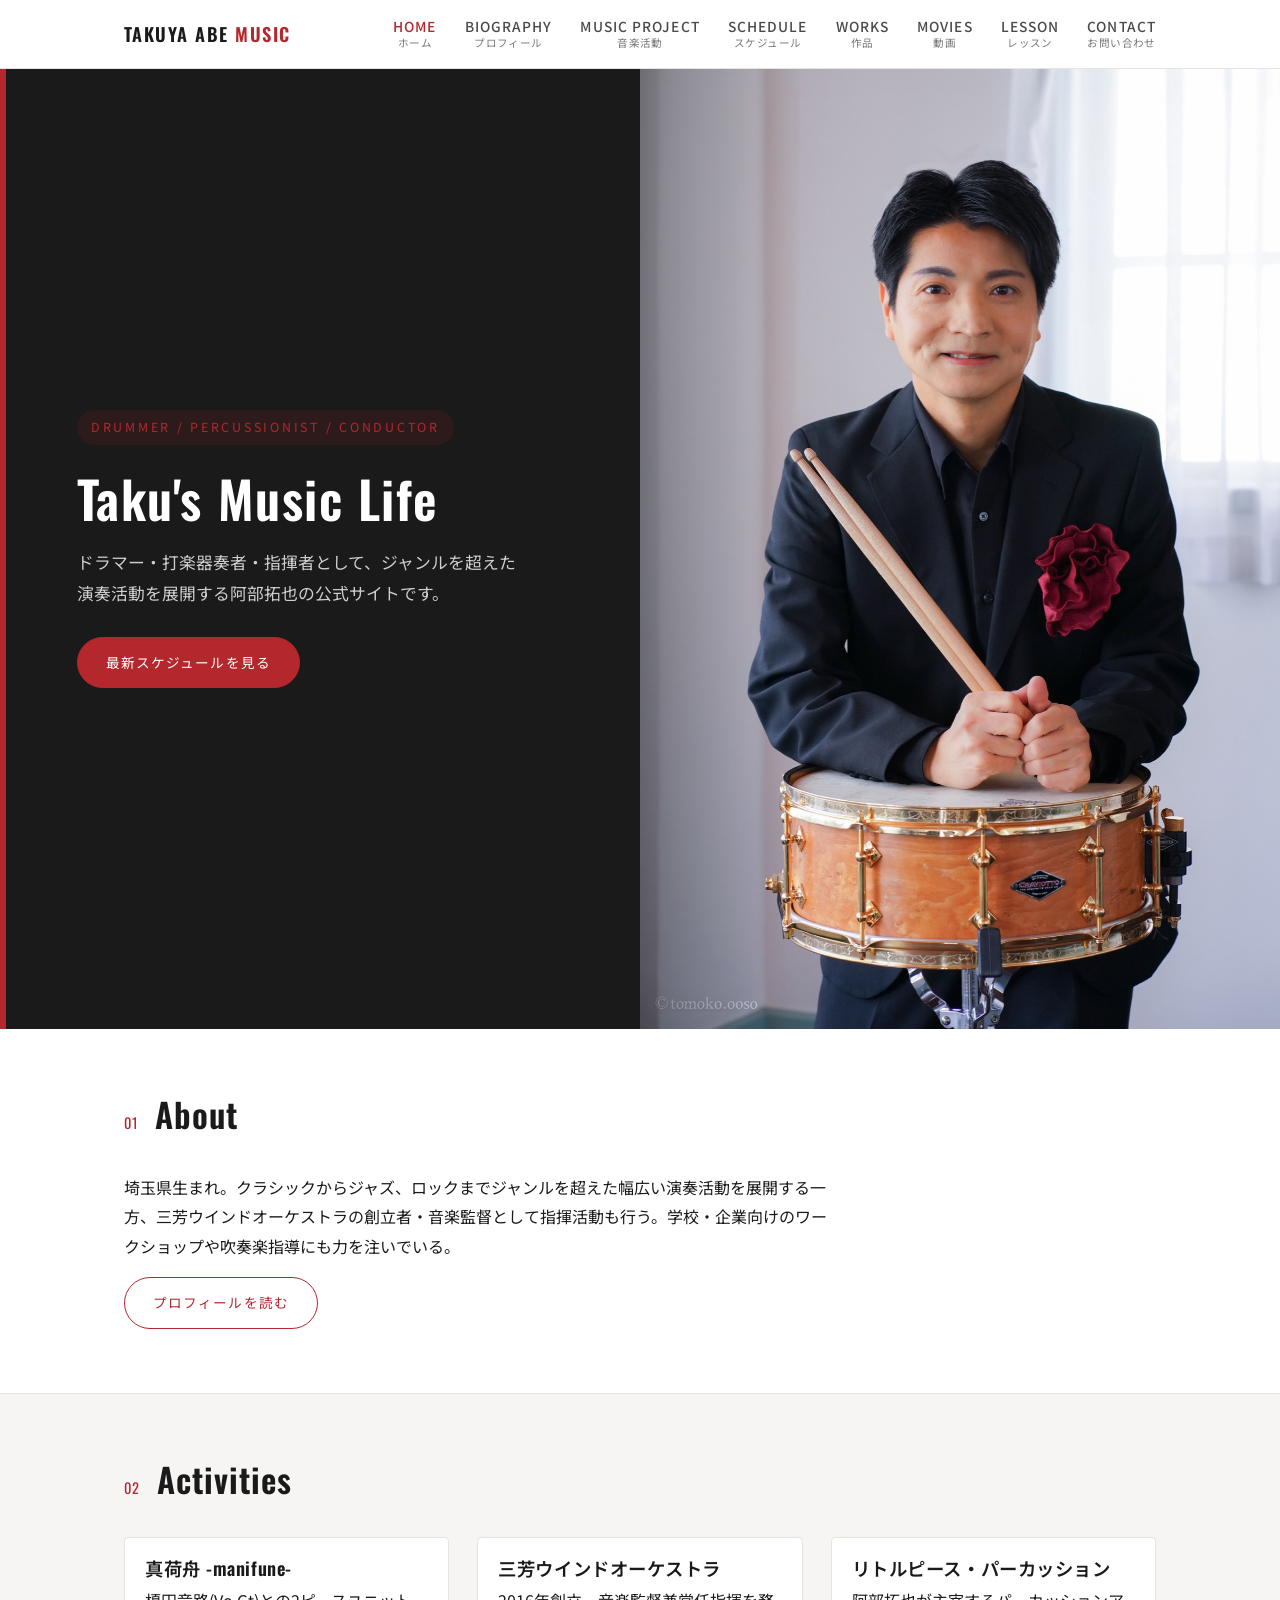
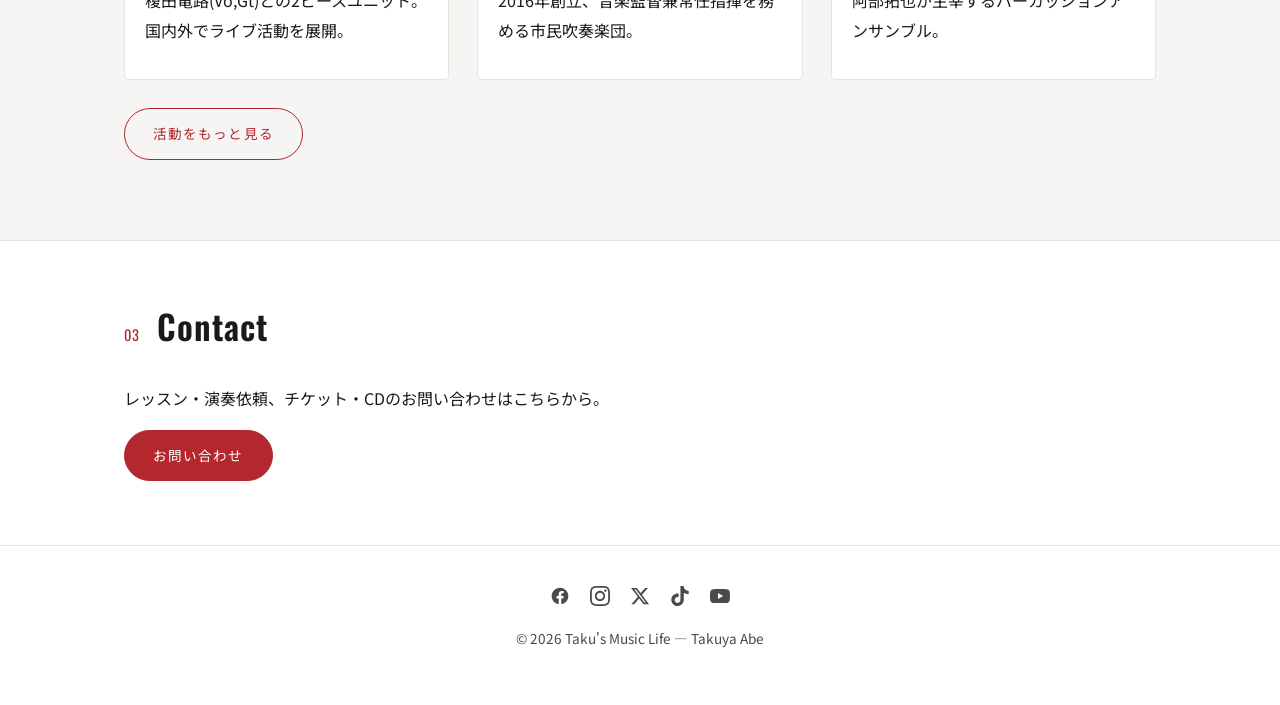
==== commit 13342185: "Remove arranger and pianist from title tagline Co-Authored-By: Claude Sonnet 5 <noreply@anthropic.co" ====
--- a/index.html
+++ b/index.html
@@ -36,7 +36,7 @@
     <div class="hero-text-inner">
       <span class="eyebrow">Drummer / Percussionist / Conductor</span>
       <h1>Taku's Music Life</h1>
-      <p class="lead">ドラマー・打楽器奏者・指揮者・編曲家として、ジャンルを超えた演奏活動を展開する阿部拓也の公式サイトです。</p>
+      <p class="lead">ドラマー・打楽器奏者・指揮者として、ジャンルを超えた演奏活動を展開する阿部拓也の公式サイトです。</p>
       <a href="schedule.html" class="btn solid">最新スケジュールを見る</a>
     </div>
   </div>
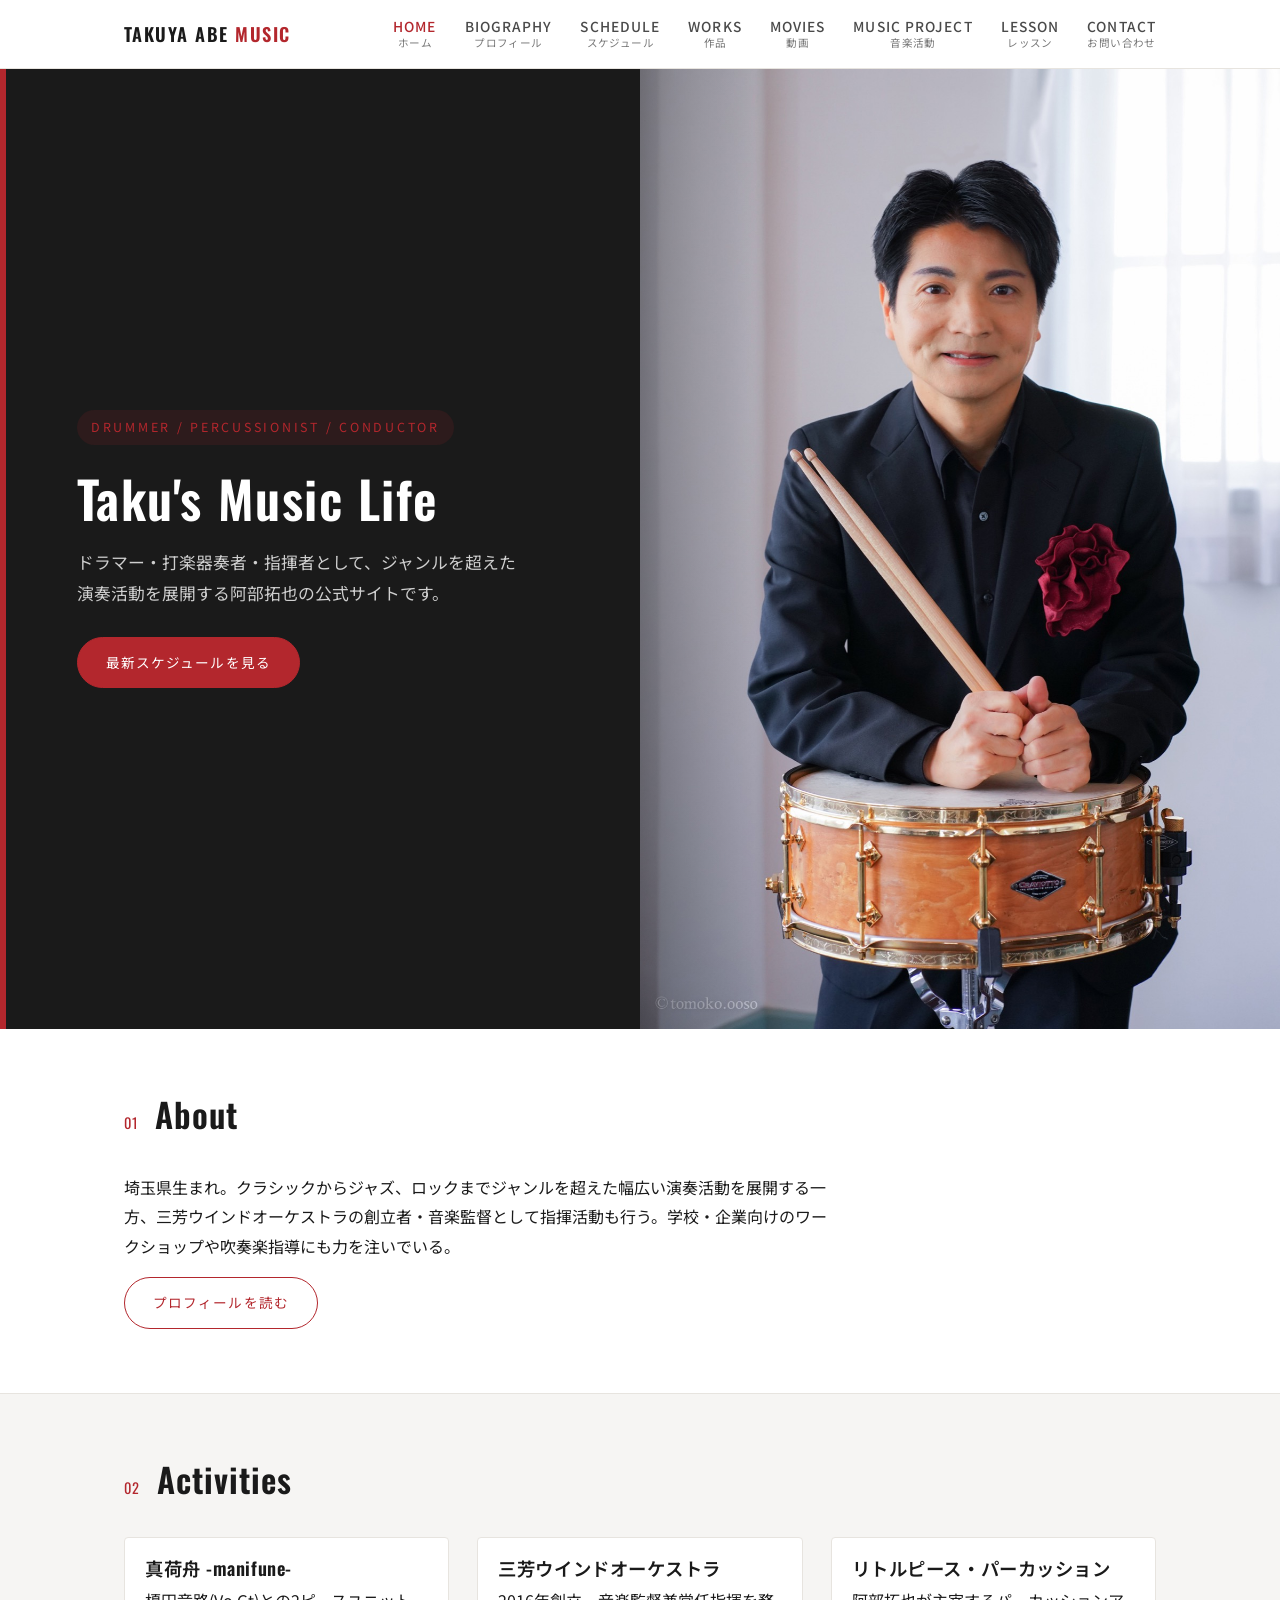
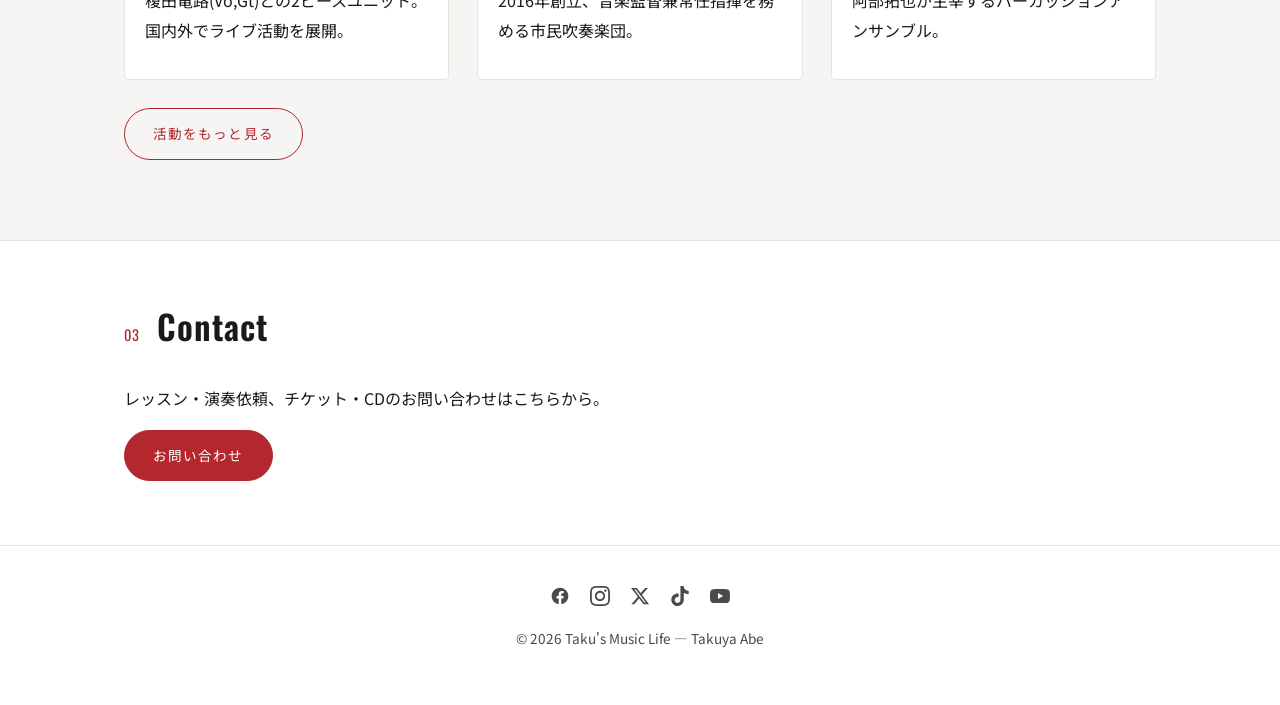
==== commit ebea866b: "Move MUSIC PROJECT between MOVIES and LESSON in nav Co-Authored-By: Claude Sonnet 5.5 <noreply@anthr" ====
--- a/index.html
+++ b/index.html
@@ -20,10 +20,10 @@
       <ul>
         <li><a href="index.html" class="active"><span class="en">HOME</span><span class="ja">ホーム</span></a></li>
         <li><a href="biography.html"><span class="en">BIOGRAPHY</span><span class="ja">プロフィール</span></a></li>
-        <li><a href="music.html"><span class="en">MUSIC PROJECT</span><span class="ja">音楽活動</span></a></li>
         <li><a href="schedule.html"><span class="en">SCHEDULE</span><span class="ja">スケジュール</span></a></li>
         <li><a href="works.html"><span class="en">WORKS</span><span class="ja">作品</span></a></li>
         <li><a href="movies.html"><span class="en">MOVIES</span><span class="ja">動画</span></a></li>
+        <li><a href="music.html"><span class="en">MUSIC PROJECT</span><span class="ja">音楽活動</span></a></li>
         <li><a href="lesson.html"><span class="en">LESSON</span><span class="ja">レッスン</span></a></li>
         <li><a href="contact.html"><span class="en">CONTACT</span><span class="ja">お問い合わせ</span></a></li>
       </ul>
--- a/styles.css
+++ b/styles.css
@@ -409,15 +409,19 @@
 .event .date {
   font-family: "Oswald", sans-serif;
   color: var(--accent);
-  font-size: 1.1rem;
-  line-height: 1.4;
+  font-size: 2.6rem;
+  font-weight: 600;
+  line-height: 1.1;
+  letter-spacing: 0.02em;
 }
 
 .event .date .weekday {
   display: block;
-  font-size: 0.8rem;
-  color: var(--ink-soft);
-  letter-spacing: 0.08em;
+  margin-top: 8px;
+  font-size: 0.9rem;
+  font-weight: 500;
+  color: var(--ink);
+  letter-spacing: 0.06em;
   font-family: "Noto Sans JP", sans-serif;
 }
 
@@ -447,30 +451,43 @@
 /* ---------- Archive list (dense) ---------- */
 
 .archive-year {
-  margin-top: 46px;
+  margin-top: 56px;
+  display: grid;
+  grid-template-columns: repeat(auto-fill, minmax(210px, 1fr));
+  gap: 14px;
+  align-items: stretch;
 }
 
 .archive-year:first-child { margin-top: 0; }
 
 .archive-year h2 {
+  grid-column: 1 / -1;
+  justify-self: start;
   color: var(--accent);
   border-bottom: 2px solid var(--accent);
-  display: inline-block;
   padding-bottom: 4px;
-  margin-bottom: 20px;
+  margin-bottom: 4px;
 }
 
 .archive-item {
-  padding: 10px 0;
-  border-bottom: 1px dashed var(--line);
-  font-size: 0.94rem;
-  color: var(--ink-soft);
+  display: flex;
+  flex-direction: column;
+  background: var(--paper);
+  border: 1px solid var(--line);
+  border-radius: 8px;
+  padding: 14px 14px 16px;
+  font-size: 0.8rem;
+  line-height: 1.6;
+  color: var(--ink-soft);
+  overflow: hidden;
 }
 
 .archive-item .d {
-  color: var(--ink);
-  font-weight: 600;
-  margin-right: 10px;
+  display: block;
+  color: var(--accent);
+  font-weight: 700;
+  font-size: 0.88rem;
+  margin: 0 0 6px;
 }
 
 /* ---------- Bio ---------- */
@@ -628,11 +645,14 @@
 }
 
 .archive-item .archive-flyer {
-  display: block;
-  margin-top: 10px;
-  max-width: 220px;
-  border-radius: var(--radius);
-  border: 1px solid var(--line);
+  order: -1;
+  display: block;
+  width: calc(100% + 28px);
+  max-width: none;
+  margin: -14px -14px 12px;
+  border: 0;
+  border-bottom: 1px solid var(--line);
+  border-radius: 0;
 }
 
 .bio-block .project-photo {
@@ -715,3 +735,30 @@
   text-align: center;
   box-sizing: border-box;
 }
+
+.photo-gallery {
+  display: grid;
+  grid-template-columns: repeat(auto-fill, minmax(280px, 1fr));
+  gap: 10px;
+}
+
+.photo-gallery img {
+  width: 100%;
+  aspect-ratio: 3 / 2;
+  object-fit: cover;
+  border-radius: 4px;
+  display: block;
+}
+
+.archive-credit {
+  margin: 6px 0 0;
+  font-size: 0.72rem;
+  color: var(--ink-soft);
+  text-align: right;
+}
+
+.archive-more {
+  display: inline-block;
+  margin-top: 10px;
+  font-size: 0.8rem;
+}
